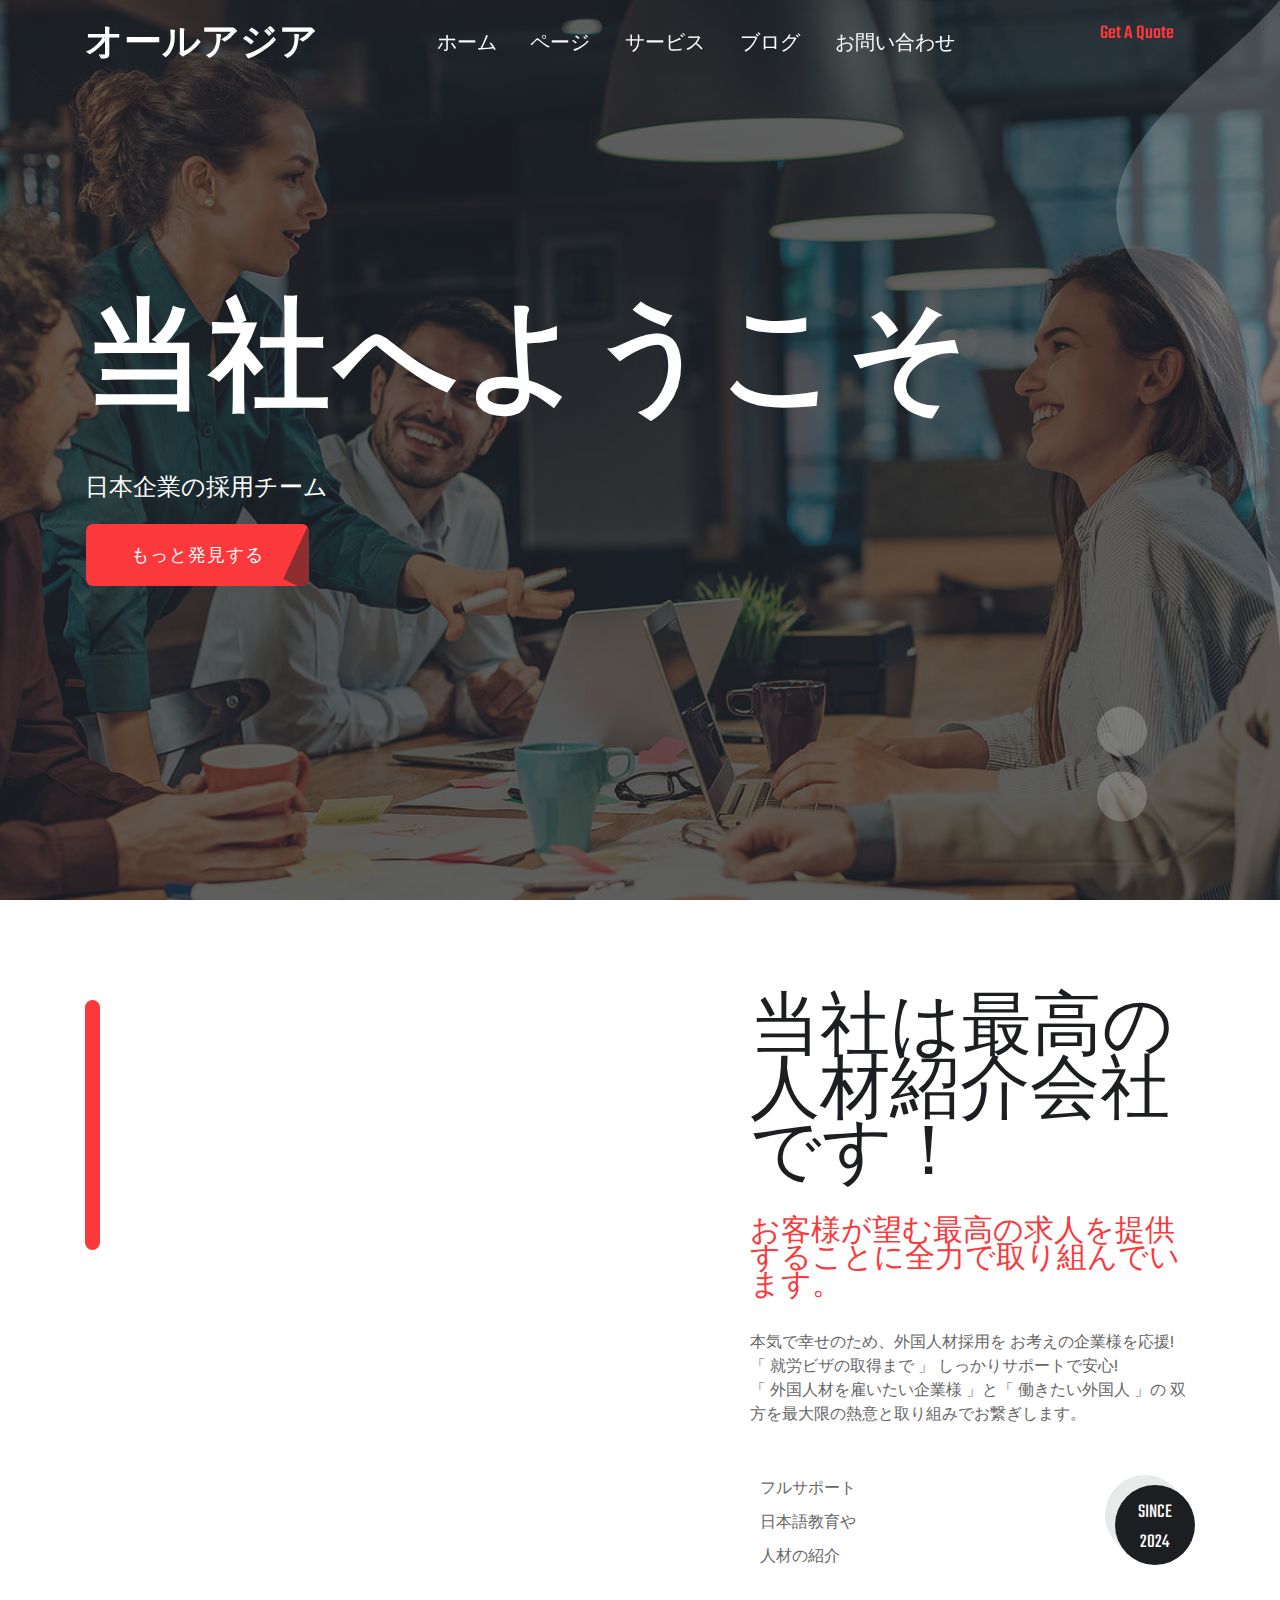
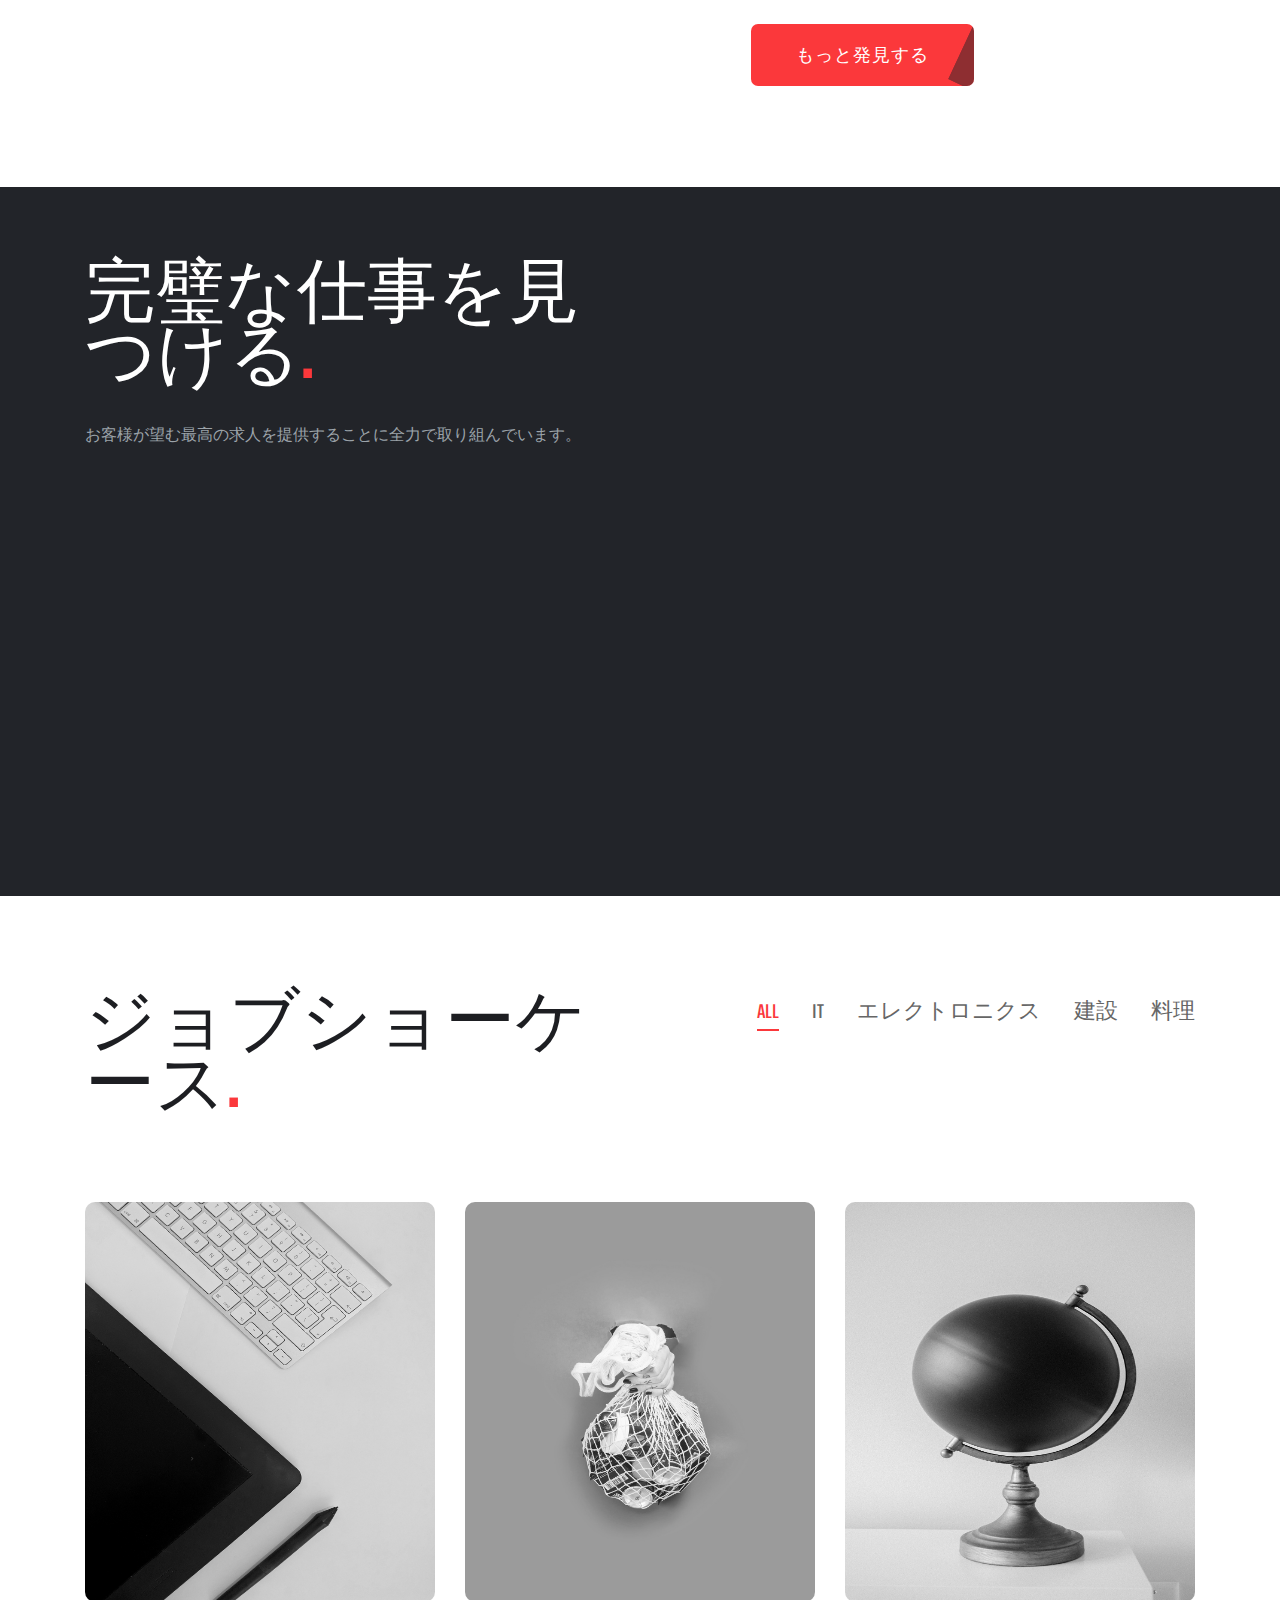
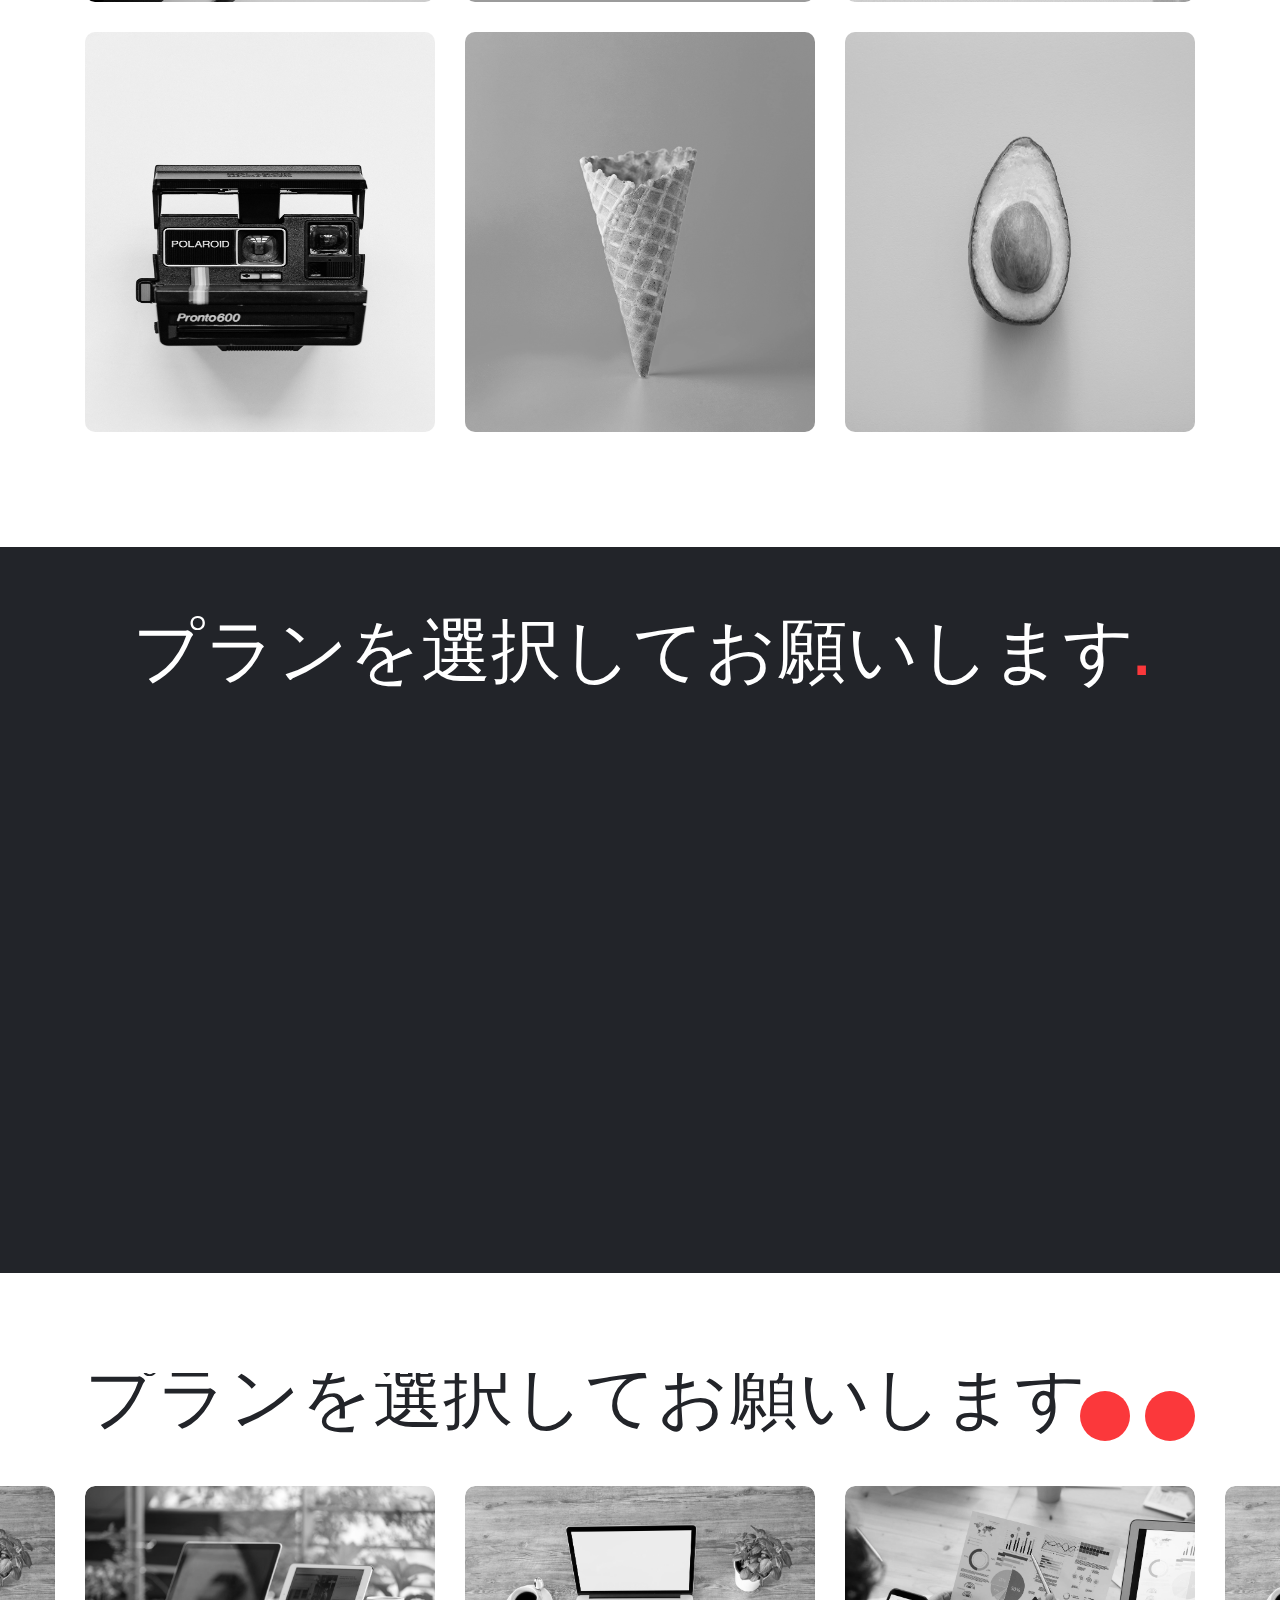
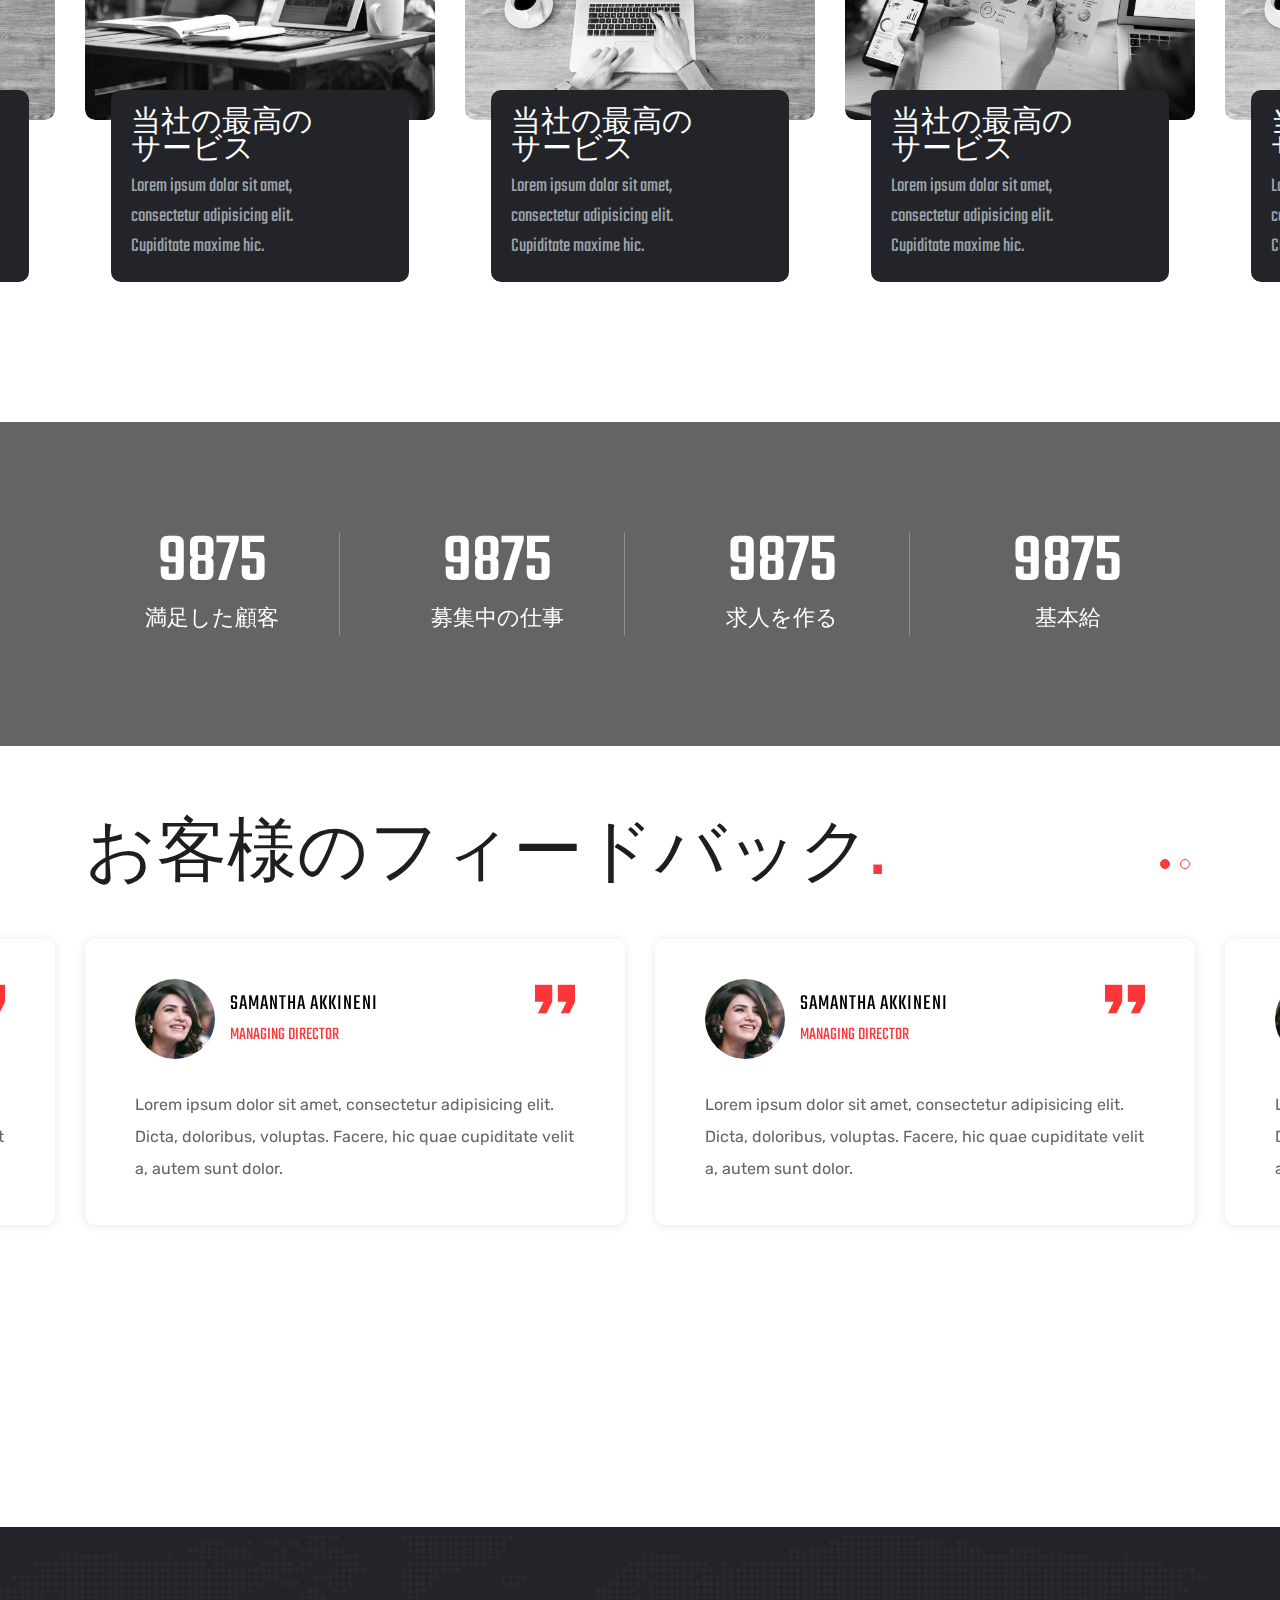
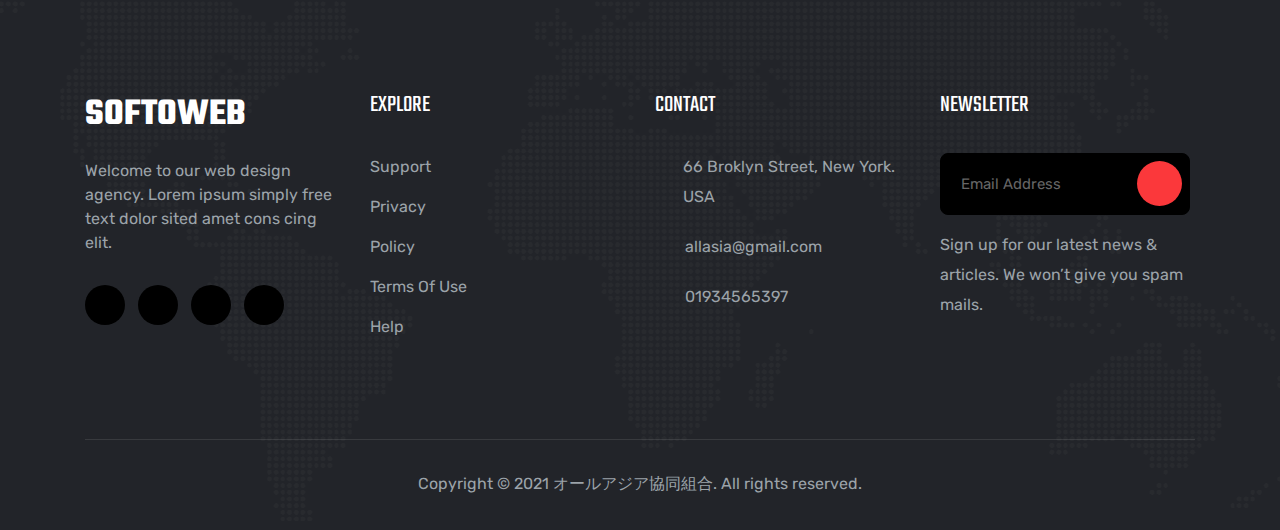
==== index.html @ c3abe744 "first commit" ====
<!DOCTYPE html>
<html lang="en">
<head>
   <meta charset="UTF-8">
   <meta name="viewport" content="width=device-width, initial-scale=1.0">
   <meta http-equiv="X-UA-Compatible" content="ie=edge">
   <link rel="shortcut icon" href="img/softoweb.png">
   <!-- GOOGLE FONTS CDN LINK -->
   <link rel="preconnect" href="https://fonts.gstatic.com">
   <link href="https://fonts.googleapis.com/css2?family=Rubik:wght@300;400;500;600;700;800&family=Teko:wght@400;500;600;700&display=swap" rel="stylesheet">
   <!-- CSS LINK -->
   <link rel="stylesheet" href="css/bootstrap.css">
   <!-- AOS ANIAMATION PLUGIN -->
   <link rel="stylesheet" href="css/animate.css">
   <!-- OWL CAROUSEL PLUGIN -->
   <link rel="stylesheet" href="css/owl.carousel.min.css">
   <link rel="stylesheet" href="css/owl.theme.default.min.css">
   <!-- MAGNIFIC POPUP PLUGIN -->
   <link rel="stylesheet" href="css/magnific-popup.css">
   <link rel="stylesheet" href="css/custom.css">
   <title>オールアジア協同組合</title>
</head>
<body>



   <!-- ======================================== NAVIGRATION ======================================== -->
   <nav id="navigration" class="navbar fixed-top p-0">
      <div class="container">
         <!-- <a class="logo" href="#"><img src="img/logo.png" alt=""></a> -->
         <a class="logo" href="#">オールアジア</a>
         <div class="sidenav">
            <div class="header">
               <a class="logo d-lg-none" href="#">オールアジア協同組合</a>
               <a href="#" class="d-lg-none" id="showsidenav"><img src="img/icon/letter-x.png" alt=""> </a>
            </div>
            <ul class="mb-0">
               <li class="nav-item"><a class="nav-link" href="index.html">ホーム</a></li>
               <li class="nav-item dropdown">
                  <a class="nav-link" data-toggle="collapse" href="#menu1">ページ <i class="fal fa-angle-down"></i></a>
                  <div id="menu1" class="dropdown-menus collapse">
                     <a class="dropdown-item" href="about.html"><span>オールアジアについて</span></a>
                     <a class="dropdown-item" href="#"><span>Faq</span></a>
                     <a class="dropdown-item" href="#"><span>Pricing</span></a>
                     <a class="dropdown-item" href="#"><span>チーム</span></a>
                     <a class="dropdown-item" href="#"><span>Coming Soon</span></a>
                     <a class="dropdown-item" href="#"><span>Error 404</span></a>
                     <a class="dropdown-item" href="#"><span>Site Down</span></a>
                  </div>
               </li>
               <li class="nav-item dropdown">
                  <a class="nav-link" data-toggle="collapse" href="#menu2">サービス <i class="fal fa-angle-down"></i></a>
                  <div id="menu2" class="dropdown-menus collapse">
                     <a class="dropdown-item" href="#"><span>サービス</span></a>
                     <a class="dropdown-item" href="#"><span>サービス詳細</span></a>
                  </div>
               </li>
               <li class="nav-item dropdown">
                  <a class="nav-link" data-toggle="collapse" href="#menu3">ブログ <i class="fal fa-angle-down"></i></a>
                  <div id="menu3" class="dropdown-menus collapse">
                     <a class="dropdown-item" href="#"><span>ブログ</span></a>
                     <div class="dropdown-2">
                        <a class="dropdown-item" data-toggle="collapse" href="#menu4"><span>ブログの詳細</span> <i class="fal fa-angle-right"></i></a>
                        <div id="menu4" class="dropdown-menus-2 collapse">
                           <a class="dropdown-item" href="#"><span>ブログの詳細 1</span></a>
                           <a class="dropdown-item" href="#"><span>ブログの詳細 2</span></a>
                           <a class="dropdown-item" href="#"><span>ブログの詳細 3</span></a>
                        </div>
                     </div>
                  </div>
               </li>
               <li class="nav-item"><a class="nav-link" href="contact.html">お問い合わせ</a></li>
            </ul>
         </div>
         <button class="btn font-btn get-quote d-none d-md-block"><i class="fal fa-chevron-right"></i> <span>Get A Quote</span></button>
         <div id="hamburger" class="d-lg-none">
            <img src="img/icon/menu.png" class="img01" alt="">
         </div>
      </div>
   </nav>



   <!-- ======================================== HOME SECTION ======================================== -->
   <section id="homeSection">
      <div class="owl-carousel">
         <div class="slider-box slider-box1">
            <div class="overlay">
               <div class="container">
                  <div class="row">
                     <div class="col">
                        <div class="txt-box">
                           <div class="txt-area">
                              <h1>当社へようこそ</h1>
                              <p>日本企業の採用チーム</p>
                              <a href="#" class="btn layer-btn">もっと発見する</a>
                           </div>
                        </div>
                     </div>
                  </div>
               </div>
            </div>
         </div>
         <div class="slider-box slider-box2">
            <div class="overlay">
               <div class="container">
                  <div class="row">
                     <div class="col">
                        <div class="txt-box" data-aos="fade-up" data-aos-anchor-placement="center-bottom">
                           <div class="txt-area">
                              <p>私たちは人々を繋ぎます</p>
                              <p>明るい未来を創るお手伝いをさせていただきます</p>
                              <a href="#" class="btn layer-btn">もっと発見する</a>
                           </div>
                        </div>
                     </div>
                  </div>
               </div>
            </div>
         </div>
      </div>
   </section>



   <!-- ======================================== FEATURE SECTION ======================================== -->
   <section id="featureSection">
      <div class="container">
         <div class="row">
            <div class="col-lg-7">
               <div class="img-box">
                  <img src="img/featured-image-1.jpg" class="img01 wow slideInLeft" data-wow-duration="1.5s" alt="">
                  <img src="img/featured-image-2.jpg" class="img02 wow slideInLeft" data-wow-duration="2s" alt="">
               </div>
            </div>
            <div class="col-lg-5">
               <div class="txt-box">
                  <div class="sec-header">
                     <h2>当社は最高の人材紹介会社です！</h2>
                     <h4>お客様が望む最高の求人を提供することに全力で取り組んでいます。</h4>
                     <p>本気で幸せのため、外国人材採用を お考えの企業様を応援!<br>
                        「 就労ビザの取得まで 」 しっかりサポートで安心!<br>
                        「 外国人材を雇いたい企業様 」と「 働きたい外国人 」の
                        双方を最大限の熱意と取り組みでお繋ぎします。</p>
                  </div>
                  <div class="part2">
                     <ul>
                        <li><i class="fal fa-check"></i> フルサポート</li>
                        <li><i class="fal fa-check"></i> 日本語教育や</li>
                        <li><i class="fal fa-check"></i> 人材の紹介</li>
                     </ul>
                     <div class="since">
                        <span>SINCE <br>2024</span>
                     </div>
                  </div>
                  <a href="#" class="btn layer-btn">もっと発見する</a>
               </div>
            </div>
         </div>
      </div>
   </section>



   <!-- ======================================== SERVICE SECTION ======================================== -->
   <section id="serviceSection">
      <div class="container">
         <div class="row">
            <div class="col-lg-6 mb-5 mb-lg-0">
               <div class="sec-header">
                  <h2>完璧な仕事を見つける<span>.</span></h2>
                  <p>お客様が望む最高の求人を提供することに全力で取り組んでいます。</p>
               </div>
            </div>
            <div class="col-lg-3 col-md-6">
               <div class="service-box wow slideInRight" data-wow-duration="1.5s">
                  <div class="txt-area">
                     <h3>01</h3>
                     <h4>出入国 <br><br>サポート</h4>
                  </div>
                  <div class="img-box">
                     <img src="img/icon/uiux.png" alt="" class="img01">
                     <img src="img/icon/uiux02.png" alt="" class="img02">
                  </div>
               </div>
            </div>
            <div class="col-lg-3 col-md-6">
               <div class="service-box wow slideInRight" data-wow-duration="1.5s">
                  <div class="txt-area">
                     <h3>02</h3>
                     <h4>住宅 <br><br>確保</h4>
                  </div>
                  <div class="img-box">
                     <img src="img/icon/app-development.png" alt="" class="img01">
                     <img src="img/icon/app-development02.png" alt="" class="img02">
                  </div>
               </div>
            </div>
            <div class="col-lg-3 col-md-6">
               <div class="service-box wow slideInRight" data-wow-duration="1.5s">
                  <div class="txt-area">
                     <h3>03</h3>
                     <h4>日本語学習<br><br>支援</h4>
                  </div>
                  <div class="img-box">
                     <img src="img/icon/content-writing.png" alt="" class="img01">
                     <img src="img/icon/content-writing02.png" alt="" class="img02">
                  </div>
               </div>
            </div>
            <div class="col-lg-3 col-md-6">
               <div class="service-box wow slideInRight" data-wow-duration="1.5s">
                  <div class="txt-area">
                     <h3>04</h3>
                     <h4>行政手続き <br><br>支援</h4>
                  </div>
                  <div class="img-box">
                     <img src="img/icon/digital-marketing.png" alt="" class="img01">
                     <img src="img/icon/digital-marketing02.png" alt="" class="img02">
                  </div>
               </div>
            </div>
            <div class="col-lg-3 col-md-6">
               <div class="service-box wow slideInRight" data-wow-duration="1.5s">
                  <div class="txt-area">
                     <h3>05</h3>
                     <h4>職業生活上 <br><br>支援</h4>
                  </div>
                  <div class="img-box">
                     <img src="img/icon/graphic-design.png" alt="" class="img01">
                     <img src="img/icon/graphic-design02.png" alt="" class="img02">
                  </div>
               </div>
            </div>
            <div class="col-lg-3 col-md-6">
               <div class="service-box wow slideInRight" data-wow-duration="1.5s">
                  <div class="txt-area">
                     <h3>06</h3>
                     <h4>日常生活上<br><br> 支援</h4>
                  </div>
                  <div class="img-box">
                     <img src="img/icon/web-development.png" alt="" class="img01">
                     <img src="img/icon/web-development02.png" alt="" class="img02">
                  </div>
               </div>
            </div>
         </div>
      </div>
   </section>




   <!-- ======================================== PORTFOLIO SECTION ======================================== -->
   <section id="portfolioSection">
      <div class="container">
         <div class="row">
            <div class="col-lg-6">
               <div class="sec-header">
                  <h2>ジョブショーケース<span>.</span></h2>
               </div>
            </div>
            <div class="col-lg-6">
               <div class="indicator float-lg-right">
                  <span class="mixer active" data-filter="all">ALL</span>
                  <span class="mixer" data-filter=".web">IT</span>
                  <span class="mixer" data-filter=".branding">エレクトロニクス</span>
                  <span class="mixer" data-filter=".graphic">建設</span>
                  <span class="mixer" data-filter=".photography">料理</span>
               </div>
            </div>
         </div>
         <div id="portfolio">
            <div class="row">
               <div class="col-md-6 col-lg-4 mix web">
                  <div class="portfolio-box">
                     <div class="img-box">
                        <a href="#portfolioPreview01" class="popup-with-zoom-anim">
                           <img src="img/portfolio-1.jpg" class="img-fluid" alt="">
                        </a>
                        <div id="portfolioPreview01" class="zoom-anim-dialog mfp-hide portfolio-preview">
                           <div class="row">
                              <div class="col-md-6 mb-5 mb-lg-0">
                                 <div class="img-box">
                                    <img src="img/portfolio-1.jpg" class="img-fluid" alt="">
                                 </div>
                              </div>
                              <div class="col-md-6">
                                 <div class="description">
                                    <h4>CLOTHING WEBSITE</h4>
                                    <p>Lorem ipsum dolor sit amet, consectetur adipisicing elit. Dicta, doloribus, voluptas. Facere, hic quae cupiditate velit a, autem sunt dolor.</p>
                                    <ul>
                                       <li><i class="fal fa-file-alt"></i> Project : <span>Website</span></li>
                                       <li><i class="fad fa-user-tie"></i> Client : <span>KhadiGhar</span></li>
                                       <li><i class="fal fa-code"></i> Langages : <span>HTML, CSS, Javascript</span></li>
                                       <li class="mb-0"><i class="fal fa-external-link"></i> Preview : <a href="#" target="_blank">www.khadighar.com</a></li>
                                    </ul>
                                 </div>
                              </div>
                           </div>
                        </div>
                     </div>
                     <div class="hover-txt">
                        <span class="category">WEB</span>
                        <p>CLOTHING SITE</p>
                     </div>
                  </div>
               </div>
               <div class="col-md-6 col-lg-4 mix branding photography">
                  <div class="portfolio-box">
                     <div class="img-box">
                        <a href="#portfolioPreview02" class="popup-with-zoom-anim">
                           <img src="img/portfolio-2.jpg" class="img-fluid" alt="">
                        </a>
                        <div id="portfolioPreview02" class="zoom-anim-dialog mfp-hide portfolio-preview">
                           <div class="row">
                              <div class="col-md-6 mb-5 mb-lg-0">
                                 <div class="img-box">
                                    <img src="img/portfolio-2.jpg" class="img-fluid" alt="">
                                 </div>
                              </div>
                              <div class="col-md-6">
                                 <div class="description">
                                    <h4>CLOTHING WEBSITE</h4>
                                    <p>Lorem ipsum dolor sit amet, consectetur adipisicing elit. Dicta, doloribus, voluptas. Facere, hic quae cupiditate velit a, autem sunt dolor.</p>
                                    <ul>
                                       <li><i class="fal fa-file-alt"></i> Project : <span>Website</span></li>
                                       <li><i class="fad fa-user-tie"></i> Client : <span>KhadiGhar</span></li>
                                       <li><i class="fal fa-code"></i> Langages : <span>HTML, CSS, Javascript</span></li>
                                       <li class="mb-0"><i class="fal fa-external-link"></i> Preview : <a href="#" target="_blank">www.khadighar.com</a></li>
                                    </ul>
                                 </div>
                              </div>
                           </div>
                        </div>
                     </div>
                     <div class="hover-txt">
                        <span class="category">WEB</span>
                        <p>CLOTHING SITE</p>
                     </div>
                  </div>
               </div>
               <div class="col-md-6 col-lg-4 mix web graphic">
                  <div class="portfolio-box">
                     <div class="img-box">
                        <a href="#portfolioPreview03" class="popup-with-zoom-anim">
                           <img src="img/portfolio-3.jpg" class="img-fluid" alt="">
                        </a>
                        <div id="portfolioPreview03" class="zoom-anim-dialog mfp-hide portfolio-preview">
                           <div class="row">
                              <div class="col-md-6 mb-5 mb-lg-0">
                                 <div class="img-box">
                                    <img src="img/portfolio-3.jpg" class="img-fluid" alt="">
                                 </div>
                              </div>
                              <div class="col-md-6">
                                 <div class="description">
                                    <h4>CLOTHING WEBSITE</h4>
                                    <p>Lorem ipsum dolor sit amet, consectetur adipisicing elit. Dicta, doloribus, voluptas. Facere, hic quae cupiditate velit a, autem sunt dolor.</p>
                                    <ul>
                                       <li><i class="fal fa-file-alt"></i> Project : <span>Website</span></li>
                                       <li><i class="fad fa-user-tie"></i> Client : <span>KhadiGhar</span></li>
                                       <li><i class="fal fa-code"></i> Langages : <span>HTML, CSS, Javascript</span></li>
                                       <li class="mb-0"><i class="fal fa-external-link"></i> Preview : <a href="#" target="_blank">www.khadighar.com</a></li>
                                    </ul>
                                 </div>
                              </div>
                           </div>
                        </div>
                     </div>
                     <div class="hover-txt">
                        <span class="category">WEB</span>
                        <p>CLOTHING SITE</p>
                     </div>
                  </div>
               </div>
               <div class="col-md-6 col-lg-4 mix photography graphic">
                  <div class="portfolio-box">
                     <div class="img-box">
                        <a href="#portfolioPreview04" class="popup-with-zoom-anim">
                           <img src="img/portfolio-4.jpg" class="img-fluid" alt="">
                        </a>
                        <div id="portfolioPreview04" class="zoom-anim-dialog mfp-hide portfolio-preview">
                           <div class="row">
                              <div class="col-md-6 mb-5 mb-lg-0">
                                 <div class="img-box">
                                    <img src="img/portfolio-4.jpg" class="img-fluid" alt="">
                                 </div>
                              </div>
                              <div class="col-md-6">
                                 <div class="description">
                                    <h4>CLOTHING WEBSITE</h4>
                                    <p>Lorem ipsum dolor sit amet, consectetur adipisicing elit. Dicta, doloribus, voluptas. Facere, hic quae cupiditate velit a, autem sunt dolor.</p>
                                    <ul>
                                       <li><i class="fal fa-file-alt"></i> Project : <span>Website</span></li>
                                       <li><i class="fad fa-user-tie"></i> Client : <span>KhadiGhar</span></li>
                                       <li><i class="fal fa-code"></i> Langages : <span>HTML, CSS, Javascript</span></li>
                                       <li class="mb-0"><i class="fal fa-external-link"></i> Preview : <a href="#" target="_blank">www.khadighar.com</a></li>
                                    </ul>
                                 </div>
                              </div>
                           </div>
                        </div>
                     </div>
                     <div class="hover-txt">
                        <span class="category">WEB</span>
                        <p>CLOTHING SITE</p>
                     </div>
                  </div>
               </div>
               <div class="col-md-6 col-lg-4 mix branding graphic web">
                  <div class="portfolio-box">
                     <div class="img-box">
                        <a href="#portfolioPreview05" class="popup-with-zoom-anim">
                           <img src="img/portfolio-5.jpg" class="img-fluid" alt="">
                        </a>
                        <div id="portfolioPreview05" class="zoom-anim-dialog mfp-hide portfolio-preview">
                           <div class="row">
                              <div class="col-md-6 mb-5 mb-lg-0">
                                 <div class="img-box">
                                    <img src="img/portfolio-5.jpg" class="img-fluid" alt="">
                                 </div>
                              </div>
                              <div class="col-md-6">
                                 <div class="description">
                                    <h4>CLOTHING WEBSITE</h4>
                                    <p>Lorem ipsum dolor sit amet, consectetur adipisicing elit. Dicta, doloribus, voluptas. Facere, hic quae cupiditate velit a, autem sunt dolor.</p>
                                    <ul>
                                       <li><i class="fal fa-file-alt"></i> Project : <span>Website</span></li>
                                       <li><i class="fad fa-user-tie"></i> Client : <span>KhadiGhar</span></li>
                                       <li><i class="fal fa-code"></i> Langages : <span>HTML, CSS, Javascript</span></li>
                                       <li class="mb-0"><i class="fal fa-external-link"></i> Preview : <a href="#" target="_blank">www.khadighar.com</a></li>
                                    </ul>
                                 </div>
                              </div>
                           </div>
                        </div>
                     </div>
                     <div class="hover-txt">
                        <span class="category">WEB</span>
                        <p>CLOTHING SITE</p>
                     </div>
                  </div>
               </div>
               <div class="col-md-6 col-lg-4 mix web photography">
                  <div class="portfolio-box">
                     <div class="img-box">
                        <a href="#portfolioPreview06" class="popup-with-zoom-anim">
                           <img src="img/portfolio-6.jpg" class="img-fluid" alt="">
                        </a>
                        <div id="portfolioPreview06" class="zoom-anim-dialog mfp-hide portfolio-preview">
                           <div class="row">
                              <div class="col-md-6 mb-5 mb-lg-0">
                                 <div class="img-box">
                                    <img src="img/portfolio-6.jpg" class="img-fluid" alt="">
                                 </div>
                              </div>
                              <div class="col-md-6">
                                 <div class="description">
                                    <h4>CLOTHING WEBSITE</h4>
                                    <p>Lorem ipsum dolor sit amet, consectetur adipisicing elit. Dicta, doloribus, voluptas. Facere, hic quae cupiditate velit a, autem sunt dolor.</p>
                                    <ul>
                                       <li><i class="fal fa-file-alt"></i> Project : <span>Website</span></li>
                                       <li><i class="fad fa-user-tie"></i> Client : <span>KhadiGhar</span></li>
                                       <li><i class="fal fa-code"></i> Langages : <span>HTML, CSS, Javascript</span></li>
                                       <li class="mb-0"><i class="fal fa-external-link"></i> Preview : <a href="#" target="_blank">www.khadighar.com</a></li>
                                    </ul>
                                 </div>
                              </div>
                           </div>
                        </div>
                     </div>
                     <div class="hover-txt">
                        <span class="category">WEB</span>
                        <p>CLOTHING SITE</p>
                     </div>
                  </div>
               </div>
            </div>
         </div>
      </div>
   </section>


   <!-- ======================================== PRICING SECTION ======================================== -->
   <section id="pricingSection">
      <div class="container">
         <div class="row">
            <div class="col">
               <div class="sec-header text-center">
                  <h2>プランを選択してお願いします<span>.</span></h2>
               </div>
            </div>
         </div>
         <div class="row">
            <div class="col-md-4">
               <div class="pricing-box wow bounceInLeft" data-wow-duration="2s">
                  <h4>プランA</h4>
                  <h3>$49</h3>
                  <ul>
                     <li>日本語学習の支援</li>
                     <li>職業生活上の支援</li>
                     <li>日常生活上の支援</li>
                  </ul>
                  <a href="#" class="btn font-btn"><i class="fal fa-chevron-right" aria-hidden="true"></i> <span>もっと発見する</span></a>
               </div>
            </div>
            <div class="col-md-4">
               <div class="pricing-box wow bounceInLeft" data-wow-duration="2s">
                  <h4>プランB</h4>
                  <h3>$149</h3>
                  <ul>
                     <li>日本語学習の支援</li>
                     <li>職業生活上の支援</li>
                     <li>日常生活上の支援</li>
                     <li>行政手続きの支援</li>
                     <li>住宅の確保</li>
                     <li>出入国のサポート</li>
                  </ul>
                  <a href="#" class="btn font-btn"><i class="fal fa-chevron-right" aria-hidden="true"></i> <span>もっと発見する</span></a>
               </div>
            </div>
            <div class="col-md-4">
               <div class="pricing-box wow bounceInLeft" data-wow-duration="2s">
                  <h4>プランC</h4>
                  <h3>$99</h3>
                  <ul>
                     <li>日本語学習の支援</li>
                     <li>職業生活上の支援</li>
                     <li>日常生活上の支援</li>
                     <li>行政手続きの支援</li>
                     <li>住宅の確保</li>
                  </ul>
                  <a href="#" class="btn font-btn"><i class="fal fa-chevron-right" aria-hidden="true"></i> <span>もっと発見する</span></a>
               </div>
            </div>
         </div>
      </div>
   </section>



   <section id="specialFeature">
      <div class="container">
         <div class="row">
            <div class="col">
               <div class="sec-header">
                  <h2>プランを選択してお願いします<span>.</span></h2>
               </div>
            </div>
         </div>
         <div class="row">
            <div class="col">
               <div class="owl-carousel">
                  <div class="service-box">
                     <div class="img-box">
                        <img src="img/service01.jpg" alt="">
                     </div>
                     <div class="txt-box">
                        <h4>当社の最高のサービス</h4>
                        <p>Lorem ipsum dolor sit amet, consectetur adipisicing elit. Cupiditate maxime hic.</p>
                        <a href="service.html" class="btn font-btn"><i class="fal fa-chevron-right" aria-hidden="true"></i></a>
                     </div>
                  </div>
                  <div class="service-box">
                     <div class="img-box">
                        <img src="img/service02.jpg" alt="">
                     </div>
                     <div class="txt-box">
                        <h4>当社の最高のサービス</h4>
                        <p>Lorem ipsum dolor sit amet, consectetur adipisicing elit. Cupiditate maxime hic.</p>
                        <a href="service.html" class="btn font-btn"><i class="fal fa-chevron-right" aria-hidden="true"></i></a>
                     </div>
                  </div>
                  <div class="service-box">
                     <div class="img-box">
                        <img src="img/service03.jpg" alt="">
                     </div>
                     <div class="txt-box">
                        <h4>当社の最高のサービス</h4>
                        <p>Lorem ipsum dolor sit amet, consectetur adipisicing elit. Cupiditate maxime hic.</p>
                        <a href="service.html" class="btn font-btn"><i class="fal fa-chevron-right" aria-hidden="true"></i></a>
                     </div>
                  </div>
                  <div class="service-box">
                     <div class="img-box">
                        <img src="img/service02.jpg" alt="">
                     </div>
                     <div class="txt-box">
                        <h4>当社の最高のサービス</h4>
                        <p>Lorem ipsum dolor sit amet, consectetur adipisicing elit. Cupiditate maxime hic.</p>
                        <a href="service.html" class="btn font-btn"><i class="fal fa-chevron-right" aria-hidden="true"></i></a>
                     </div>
                  </div>
               </div>
            </div>
         </div>
      </div>
   </section>







   <!-- ======================================== WORK SECTION ======================================== -->
   <section id="workSection" class="text-center">
      <div class="overlay">
         <div class="container">
            <div class="row">
               <div class="col-lg-3 col-md-6">
                  <div class="work-box">
                     <div class="txt-box">
                        <h2><span class="counter">9875</span></h2>
                        <p>満足した顧客</p>
                     </div>
                  </div>
               </div>
               <div class="col-lg-3 col-md-6">
                  <div class="work-box box-2">
                     <div class="txt-box">
                        <h2><span class="counter">9875</span></h2>
                        <p>募集中の仕事</p>
                     </div>
                  </div>
               </div>
               <div class="col-lg-3 col-md-6 mt-4 pt-1 mt-md-0 pt-md-0">
                  <div class="work-box box-3">
                     <div class="txt-box">
                        <h2><span class="counter">9875</span></h2>
                        <p>求人を作る</p>
                     </div>
                  </div>
               </div>
               <div class="col-lg-3 col-md-6">
                  <div class="work-box box-4">
                     <div class="txt-box">
                        <h2><span class="counter">9875</span></h2>
                        <p>基本給</p>
                     </div>
                  </div>
               </div>
            </div>
         </div>
      </div>
   </section>




   <!-- ======================================== TESTIMONIAL SECTION ======================================== -->
   <section id="testimonialSection">
      <div class="container">
         <div class="row">
            <div class="col">
               <div class="sec-header">
                  <h2>お客様のフィードバック<span>.</span></h2>
               </div>
            </div>
         </div>
         <div class="row">
            <div class="col">
               <div class="owl-carousel">
                  <div class="testimonial-box">
                     <div class="top-part">
                        <div class="client">
                           <img src="img/samantha.jpg" alt="">
                        </div>
                        <div class="txt">
                           <p>SAMANTHA AKKINENI</p>
                           <span>MANAGING DIRECTOR</span>
                        </div>
                        <div class="quote">
                           <img src="img/icon/quote.png" class="img01" alt="">
                           <img src="img/icon/quote02.png" class="img02" alt="">
                        </div>
                     </div>
                     <p class="feedback">Lorem ipsum dolor sit amet, consectetur adipisicing elit. Dicta, doloribus, voluptas. Facere, hic quae cupiditate velit a, autem sunt dolor.</p>
                  </div>
                  <div class="testimonial-box">
                     <div class="top-part">
                        <div class="client">
                           <img src="img/samantha.jpg" alt="">
                        </div>
                        <div class="txt">
                           <p>SAMANTHA AKKINENI</p>
                           <span>MANAGING DIRECTOR</span>
                        </div>
                        <div class="quote">
                           <img src="img/icon/quote.png" class="img01" alt="">
                           <img src="img/icon/quote02.png" class="img02" alt="">
                        </div>
                     </div>
                     <p class="feedback">Lorem ipsum dolor sit amet, consectetur adipisicing elit. Dicta, doloribus, voluptas. Facere, hic quae cupiditate velit a, autem sunt dolor.</p>
                  </div>
                  <div class="testimonial-box">
                     <div class="top-part">
                        <div class="client">
                           <img src="img/samantha.jpg" alt="">
                        </div>
                        <div class="txt">
                           <p>SAMANTHA AKKINENI</p>
                           <span>MANAGING DIRECTOR</span>
                        </div>
                        <div class="quote">
                           <img src="img/icon/quote.png" class="img01" alt="">
                           <img src="img/icon/quote02.png" class="img02" alt="">
                        </div>
                     </div>
                     <p class="feedback">Lorem ipsum dolor sit amet, consectetur adipisicing elit. Dicta, doloribus, voluptas. Facere, hic quae cupiditate velit a, autem sunt dolor.</p>
                  </div>
               </div>
            </div>
         </div>
      </div>
   </section>



   <!-- ======================================== CONTACT AREA 2 ======================================== -->
   <section id="contactArea">
      <div class="container">
         <div class="contact-box wow fadeInRightBi" data-wow-duration="1.5s">
            <div class="row">
               <div class="col-lg-9 mb-3 mb-lg-0">
                  <div class="sec-header">
                     <h2>明るい未来を手に入れましょう<span>.</span></h2>
                  </div>
               </div>
               <div class="col-lg-3">
                  <a href="contact.html" class="btn layer-btn">お問い合わせ</a>
               </div>
            </div>
         </div>
      </div>
   </section>





   <!-- ======================================== FOOTER SECTION ======================================== -->
   <section id="footerSection">
      <div class="container">
         <div class="row">
            <div class="col-lg-3 col-md-6 mb-5 mb-lg-0">
               <div class="footer-box">
                  <a href="#" class="logo">SOFTOWEB</a>
                  <p class="about">Welcome to our web design agency. Lorem ipsum simply free text dolor sited amet cons cing elit.</p>
                  <div class="social-links">
                     <a href="#"><i class="fab fa-facebook"></i></a>
                     <a href="#"><i class="fab fa-twitter"></i></a>
                     <a href="#"><i class="fab fa-instagram"></i></a>
                     <a href="#" class="mr-0"><i class="fab fa-github"></i></a>
                  </div>
               </div>
            </div>
            <div class="col-lg-3 col-md-6 mb-5 mb-lg-0">
               <div class="footer-box box2">
                  <p class="title">EXPLORE</p>
                  <ul>
                     <li><a href="#">Support</a></li>
                     <li><a href="#">Privacy</a></li>
                     <li><a href="#">Policy</a></li>
                     <li><a href="#">Terms Of Use</a></li>
                     <li class="mb-0"><a href="#">Help</a></li>
                  </ul>
               </div>
            </div>
            <div class="col-lg-3 col-md-6 mb-5 mb-md-0">
               <div class="footer-box box3">
                  <p class="title">CONTACT</p>
                  <div class="icon-box">
                     <div class="icon">
                        <i class="fal fa-map-marker-alt"></i>
                     </div>
                     <div class="txt">
                        <span>66 Broklyn Street, New York. USA</span>
                     </div>
                  </div>
                  <div class="icon-box">
                     <div class="icon">
                        <i class="fal fa-envelope"></i>
                     </div>
                     <div class="txt">
                        <span>allasia@gmail.com</span>
                     </div>
                  </div>
                  <div class="icon-box mb-0">
                     <div class="icon">
                        <i class="fal fa-phone-alt"></i>
                     </div>
                     <div class="txt">
                        <span>01934565397</span>
                     </div>
                  </div>
               </div>
            </div>
            <div class="col-lg-3 col-md-6">
               <div class="footer-box box4">
                  <p class="title">NEWSLETTER</p>
                  <form>
                     <div class="form-group">
                        <input type="email" class="form-control" placeholder="Email Address">
                     </div>
                     <button type="submit" class="btn" name="button"><i class="fal fa-envelope"></i></button>
                  </form>
                  <span>Sign up for our latest news & articles. We won’t give you spam mails.</span>
               </div>
            </div>
         </div>
         <div class="copy-right">
            <div class="row">
               <div class="col">
                  <span>Copyright © 2021 オールアジア協同組合. All rights reserved.</span>
               </div>
            </div>
         </div>
      </div>
   </section>


   <!-- ======================================== SCROLL TO TOP ICON ======================================== -->
   <a href="#" class="scroll-up">
      <i class="fal fa-chevron-up"></i>
   </a>


   <script src="js/jquery.min.js"></script>
   <script src="js/bootstrap.min.js"></script>
   <script src="js/popper.min.js"></script>
   <script src="js/font-awesome-pro.js"></script>
   <!-- SCROLL ANIAMATION Plugin -->
   <script src="js/wow.min.js"></script>
   <!-- MIXIT UP Plugin -->
   <script src="js/mixitup.min.js"></script>
   <!-- MAGNIFIC POPUP Plugin -->
   <script src="js/jquery.magnific-popup.min.js"></script>
   <!-- CounterUp Plugin -->
   <script src="js/jquery.counterup.min.js"></script>
   <script src="js/jquery.waypoints.min.js"></script>
   <!-- OWL CAROUSEL Plugin -->
   <script src="js/owl.carousel.min.js"></script>
   <script src="js/custom.js"></script>
   <script>





   </script>
</body>
</html>
---- css/custom.css ----
@import url('https://fonts.googleapis.com/css?family=Poppins:400,500,600,700&display=swap');
@import url('https://fonts.googleapis.com/css2?family=Ubuntu:wght@300&display=swap');
* {
  margin: 0;
  padding: 0;
  box-sizing: border-box; }

body {
  font-family: 'Rubik', sans-serif;
  font-family: 'Teko', sans-serif;
  color: #505489;
  font-size: 20px; }

h1, h2, h3, h4, h5 {
  font-weight: 700;
  color: #1f2471;
  line-height: .9; }

h1 {
  font-size: 120px; }

h2 {
  font-size: 70px;
  font-weight: 500; }

h3 {
  font-size: 45px;
  font-weight: 400; }

h4 {
  font-size: 30px;
  font-weight: 400; }

h5 {
  font-size: 25px;
  font-weight: 600; }

i {
  font-size: 16px;
  color: #999;
  transition: .4s; }

.font-btn {
  transition: .4s; }
  .font-btn span {
    font-weight: 500;
    color: #fb383b;
    font-size: 20px;
    position: relative;
    top: -16px; }
  .font-btn .fal {
    background: #fb383b;
    position: relative;
    overflow: hidden;
    font-weight: 500;
    color: #fff;
    height: 45px;
    width: 45px;
    border-radius: 50%;
    padding-top: 16px;
    font-size: 16px;
    margin-right: 5px; }
  .font-btn .fal:before {
    content: "\f054";
    font-family: "Font Awesome 5 Pro";
    font-size: 16px;
    position: absolute;
    left: -100%;
    transition: .4s; }
  .font-btn .fal:after {
    content: "\f054";
    font-family: "Font Awesome 5 Pro";
    font-size: 16px;
    position: absolute;
    left: 43%;
    transition: .4s; }

.font-btn:hover .fal:before {
  left: 43%; }

.font-btn:hover .fal:after {
  left: 157%; }

.layer-btn {
  position: relative;
  overflow: hidden;
  color: #fff;
  font-size: 18px;
  letter-spacing: 1px;
  border-radius: 8px;
  padding: 20px 45px 15px 45px;
  transition: .4s;
  z-index: 1; }

.layer-btn:hover {
  color: #fff; }

.layer-btn::after {
  content: "";
  position: absolute;
  top: 0px;
  left: 0px;
  width: 100%;
  height: 99.9%;
  background: #fb383b;
  z-index: -2; }

.layer-btn::before {
  content: "";
  position: absolute;
  top: -5px;
  left: 0px;
  background: #222429;
  opacity: .5;
  border: 1px solid #222429;
  width: 105%;
  height: 185%;
  transform: translateX(90%) rotate(25deg);
  transition: .4s; }

.layer-btn:hover:before {
  transform: translateX(0%);
  z-index: -1;
  opacity: 1; }

::-webkit-input-placeholder {
  font-size: 15px !important;
  color: #666 !important; }

.btn:focus {
  box-shadow: 0 0 0 0rem rgba(0, 123, 255, 0.25); }

.form-control {
  font-size: 13px;
  border: 1px solid #e3e3e3; }

.custom-select:focus,
.form-control:focus {
  box-shadow: none;
  border: 1px solid #fb383b; }

#navigration .logo {
  font-size: 38px;
  font-weight: bold;
  color: #fff;
  text-decoration: none; }

#navigration .header {
  position: relative; }
  #navigration .header #showsidenav {
    position: absolute;
    top: 15px;
    right: 15px; }
    #navigration .header #showsidenav img {
      width: 15px; }

#navigration .nav-item {
  list-style: none;
  display: inline-block; }
  #navigration .nav-item .nav-link {
    color: #fff;
    position: relative;
    font-weight: 500;
    font-size: 20px;
    line-height: 1;
    padding: 35px 15px;
    transition: .4s; }
    #navigration .nav-item .nav-link .fa-angle-down {
      color: #fff;
      margin-left: 2px;
      font-size: 13px;
      font-weight: 500; }

#navigration .nav-item:hover .nav-link {
  color: #fb383b; }

#navigration .nav-item:hover .fa-angle-down {
  color: #fb383b; }

#navigration .dropdown {
  cursor: pointer; }
  #navigration .dropdown .dropdown-menus {
    background: #fff;
    border-radius: 5px;
    border: 1px solid #000;
    position: absolute;
    margin-top: 0;
    padding: 5px 0px;
    min-width: 220px;
    border: none;
    border-radius: 8px;
    box-shadow: 0px 1px 40px 0px #0000001a;
    transition: .4s; }
    #navigration .dropdown .dropdown-menus .dropdown-item {
      padding: 8px 25px;
      color: #222429;
      font-weight: 500;
      background: none;
      position: relative;
      transition: .4s; }
      #navigration .dropdown .dropdown-menus .dropdown-item span {
        transition: .4s;
        font-size: 20px; }
      #navigration .dropdown .dropdown-menus .dropdown-item .fa-angle-right {
        float: right;
        position: relative;
        top: 8px;
        color: #222429;
        font-size: 13px;
        font-weight: 500; }
    #navigration .dropdown .dropdown-menus .dropdown-item:before {
      content: "";
      background: #fb383b;
      height: 1px;
      width: 0px;
      position: absolute;
      top: 20px;
      left: 25px;
      transition: .4s; }
    #navigration .dropdown .dropdown-menus .dropdown-item:hover:before {
      width: 10px; }
    #navigration .dropdown .dropdown-menus .dropdown-item:hover {
      background: #f5f5f5; }
      #navigration .dropdown .dropdown-menus .dropdown-item:hover span {
        margin-left: 15px;
        color: #fb383b; }

#navigration .collapse:not(.show) {
  display: block;
  opacity: 0;
  visibility: hidden;
  transition: .2s;
  z-index: -1; }

#navigration .dropdown:hover > .dropdown-menus {
  opacity: 1;
  visibility: visible;
  z-index: 1; }

#navigration .dropdown-2 {
  position: relative; }
  #navigration .dropdown-2 .dropdown-menus-2 {
    position: absolute;
    top: 0;
    min-width: 220px;
    right: -220px;
    background: #fff;
    border-radius: 8px;
    padding: 5px 0px;
    box-shadow: 0px 1px 40px 0px #0000001a;
    transition: .2s;
    display: block; }

#navigration .dropdown-2:hover > .dropdown-menus-2 {
  opacity: 1;
  visibility: visible;
  z-index: 1; }

#navigration .dropdown-2:hover > .dropdown-item {
  background: #f5f5f5; }
  #navigration .dropdown-2:hover > .dropdown-item .fal {
    color: #fb383b; }
  #navigration .dropdown-2:hover > .dropdown-item span {
    margin-left: 15px;
    color: #fb383b; }

#navigration .dropdown-2:hover > .dropdown-item:before {
  width: 10px; }

#navigration #hamburger {
  cursor: pointer;
  position: relative; }
  #navigration #hamburger img {
    transition: .4s; }
  #navigration #hamburger .img02 {
    position: absolute;
    right: 0;
    opacity: 0; }

#navigration #hamburger:hover .img02 {
  opacity: 1; }

#navigration .get-quote {
  padding: 0 20px;
  margin-top: 10px; }

.fixed-top {
  z-index: 5;
  transition: .4s; }

#homeSection {
  position: relative;
  margin-bottom: 100px; }
  #homeSection .slider-box {
    background: url(../img/home-bg.jpg);
    background-size: cover;
    background-position: center top;
    height: 100vh; }
    #homeSection .slider-box .overlay {
      background: rgba(34, 34, 34, 0.7);
      height: 100%; }
    #homeSection .slider-box .txt-box {
      height: 100vh;
      position: relative; }
      #homeSection .slider-box .txt-box .txt-area {
        position: absolute;
        top: 50%;
        transform: translateY(-50%); }
        #homeSection .slider-box .txt-box .txt-area p {
          color: #fff;
          font-size: 24px; }
        #homeSection .slider-box .txt-box .txt-area h1 {
          color: #fff;
          font-weight: 600;
          letter-spacing: 5px;
          line-height: .9;
          margin-bottom: 50px; }
  #homeSection .slider-box:before {
    content: "";
    position: absolute;
    height: 100%;
    width: 100%;
    top: 0;
    right: 0;
    background: url(../img/layer.png);
    background-repeat: no-repeat;
    background-position: right top; }
  #homeSection .slider-box2 {
    background: url(../img/home-bg01.jpg);
    background-size: cover;
    background-position: center center; }
  #homeSection .owl-carousel {
    position: relative;
    z-index: 0; }
  #homeSection .owl-dots {
    display: none; }
  #homeSection .owl-nav {
    display: block;
    position: absolute;
    top: 90%;
    right: 10%;
    transform: translate(-10%, -90%);
    transition: .4s; }
    #homeSection .owl-nav button {
      width: 50px;
      height: 50px;
      display: block;
      background: none;
      background: rgba(255, 255, 255, 0.2);
      border-radius: 100px;
      transition: .4s; }
    #homeSection .owl-nav button:hover {
      background: #fb383b;
      color: #fff; }
    #homeSection .owl-nav .owl-prev {
      margin-bottom: 15px; }
      #homeSection .owl-nav .owl-prev span {
        opacity: 0; }
    #homeSection .owl-nav .owl-next {
      float: right; }
      #homeSection .owl-nav .owl-next span {
        opacity: 0; }
    #homeSection .owl-nav .owl-prev::before,
    #homeSection .owl-nav .owl-next::before {
      font-size: 16px;
      text-align: center;
      color: rgba(255, 255, 255, 0.5);
      content: '\f053';
      font-family: 'Font Awesome 5 pro';
      transition: .4s; }
    #homeSection .owl-nav .owl-next::before {
      content: '\f054';
      padding: 22px; }
    #homeSection .owl-nav .owl-prev:focus {
      outline: 0px dotted; }
    #homeSection .owl-nav .owl-next:focus {
      outline: 0px dotted; }
    #homeSection .owl-nav .owl-prev:hover:before,
    #homeSection .owl-nav .owl-next:hover:before {
      color: #fff; }

#featureSection {
  margin-bottom: 100px; }
  #featureSection .sec-header h2 {
    color: #1d1e22;
    margin-bottom: 30px; }
    #featureSection .sec-header h2 span {
      color: #fb383b; }
  #featureSection .sec-header h4 {
    color: #fb383b;
    margin-bottom: 30px; }
  #featureSection .sec-header p {
    color: #666;
    font-family: 'Rubik', sans-serif;
    font-size: 16px;
    margin-bottom: 0; }
  #featureSection .img-box {
    position: relative; }
    #featureSection .img-box img {
      border-radius: 10px;
      filter: grayscale(100%);
      transition: .4s; }
    #featureSection .img-box .img01 {
      display: block;
      margin-left: auto;
      margin-right: 50px;
      max-width: 470px; }
    #featureSection .img-box .img02 {
      position: absolute;
      bottom: -150px;
      left: 0px;
      max-width: 420px; }
  #featureSection .img-box:hover img {
    filter: grayscale(0%); }
  #featureSection .img-box:before {
    content: "";
    position: absolute;
    background: #fb383b;
    top: 0;
    left: 0;
    height: 250px;
    width: 15px;
    border-radius: 10px; }
  #featureSection .part2 {
    display: flex;
    align-items: center;
    justify-content: space-between; }
    #featureSection .part2 ul {
      margin-top: 50px;
      margin-bottom: 45px; }
      #featureSection .part2 ul li {
        list-style: none;
        margin-bottom: 10px;
        color: #666;
        font-family: 'Rubik', sans-serif;
        font-size: 16px; }
        #featureSection .part2 ul li .fal {
          margin-right: 10px;
          font-weight: 500;
          color: #fb383b; }
    #featureSection .part2 .since {
      background: #1d1e22;
      position: relative;
      text-align: center;
      width: 80px;
      height: 80px;
      padding-top: 13px;
      border-radius: 100px; }
      #featureSection .part2 .since span {
        color: #fff; }
    #featureSection .part2 .since:before {
      content: "";
      position: absolute;
      top: -10px;
      left: -10px;
      background: #e8eae9;
      width: 100%;
      height: 100%;
      border-radius: 100px;
      z-index: -1; }

#serviceSection {
  background: #222429;
  padding: 80px 0;
  overflow-x: hidden;
  margin-bottom: 100px; }
  #serviceSection .sec-header h2 {
    color: #fff;
    margin-bottom: 30px; }
    #serviceSection .sec-header h2 span {
      color: #fb383b; }
  #serviceSection .sec-header p {
    color: #9ca3a9;
    font-family: 'Rubik', sans-serif;
    font-size: 16px;
    margin-bottom: 0; }
  #serviceSection .service-box {
    display: flex;
    background: #1d1e22;
    align-items: top;
    border-radius: 10px;
    justify-content: space-between;
    padding: 50px 40px;
    margin: 15px 0;
    cursor: pointer;
    transition: .4s; }
    #serviceSection .service-box .txt-area h3 {
      color: #9ca3a94d;
      margin-bottom: 50px;
      transition: .4s; }
    #serviceSection .service-box .txt-area h4 {
      color: #9ca3a9;
      margin-bottom: 0;
      font-size: 20px;
      transition: .4s; }
    #serviceSection .service-box .img-box {
      position: relative; }
      #serviceSection .service-box .img-box img {
        width: 70px;
        transition: .4s; }
      #serviceSection .service-box .img-box .img01 {
        position: absolute;
        top: 0;
        left: 0; }
      #serviceSection .service-box .img-box .img02 {
        opacity: 0; }
  #serviceSection .service-box:hover {
    background: #fb383b; }
    #serviceSection .service-box:hover .txt-area h3 {
      color: #fff; }
    #serviceSection .service-box:hover .txt-area h4 {
      color: #1d1e22; }
    #serviceSection .service-box:hover .img-box .img01 {
      opacity: 0; }
    #serviceSection .service-box:hover .img-box .img02 {
      opacity: 1; }

#portfolioSection {
  margin-bottom: 100px; }
  #portfolioSection .sec-header h2 {
    color: #1d1e22;
    margin-bottom: 30px; }
    #portfolioSection .sec-header h2 span {
      color: #fb383b; }
  #portfolioSection .indicator span {
    color: #666;
    font-size: 22px;
    transition: .4s;
    display: inline-block;
    cursor: pointer;
    margin-right: 30px; }
  #portfolioSection .indicator span:last-child {
    margin-right: 0; }
  #portfolioSection .indicator span:hover {
    color: #fb383b; }
  #portfolioSection .indicator span.active {
    color: #fb383b; }
  #portfolioSection .indicator span::after {
    content: "";
    background: #fb383b;
    display: block;
    width: 0;
    height: 2px;
    opacity: 0;
    top: 30px;
    transition: .4s; }
  #portfolioSection .indicator span.active::after,
  #portfolioSection .indicator span:hover::after {
    width: 100%;
    opacity: 1; }
  #portfolioSection #portfolio {
    margin-top: 35px; }
  #portfolioSection .portfolio-box {
    position: relative;
    margin: 15px 0;
    overflow: hidden; }
    #portfolioSection .portfolio-box .img-box {
      height: 400px;
      overflow: hidden;
      border-radius: 10px; }
      #portfolioSection .portfolio-box .img-box img {
        filter: grayscale(100%);
        transition: .4s; }
      #portfolioSection .portfolio-box .img-box .img-fluid {
        width: -webkit-fill-available !important;
        height: -webkit-fill-available !important; }
    #portfolioSection .portfolio-box .hover-txt {
      background: #1d1e22;
      padding: 30px;
      width: 90%;
      position: absolute;
      left: 5%;
      display: block;
      margin: auto;
      border-radius: 10px;
      transition: .4s; }
      #portfolioSection .portfolio-box .hover-txt .category {
        color: #fff;
        font-size: 18px;
        position: relative; }
      #portfolioSection .portfolio-box .hover-txt .category:before {
        content: "";
        height: 2px;
        width: 50px;
        background: #fb383b;
        position: absolute;
        border-radius: 3px;
        bottom: 9px;
        right: -70px; }
      #portfolioSection .portfolio-box .hover-txt p {
        color: #fff;
        margin-bottom: 0;
        font-size: 22px; }
  #portfolioSection .portfolio-box:hover .img-box img {
    filter: grayscale(0%); }
  #portfolioSection .portfolio-box:hover .hover-txt {
    transform: translateY(-115%); }

.portfolio-preview {
  background: #fff;
  padding: 20px;
  border-radius: 10px;
  text-align: left;
  max-width: 768px;
  margin: 15px auto;
  position: relative; }
  .portfolio-preview .img-box {
    height: 400px; }
    .portfolio-preview .img-box img {
      height: 100%;
      width: 100%; }
  .portfolio-preview .description h4 {
    font-size: 45px;
    margin-bottom: 15px;
    color: #222429; }
  .portfolio-preview .description p {
    color: #666;
    font-family: 'Rubik', sans-serif;
    font-size: 15px;
    margin-bottom: 30px; }
  .portfolio-preview .description ul {
    margin-bottom: 0; }
    .portfolio-preview .description ul li {
      list-style: none;
      margin-bottom: 10px;
      color: #222429; }
      .portfolio-preview .description ul li i {
        color: #fb383b;
        width: 24px; }
      .portfolio-preview .description ul li span {
        color: #666;
        margin-left: 15px; }
      .portfolio-preview .description ul li a {
        margin-left: 15px;
        color: #fb383b; }

#pricingSection {
  background: #222429;
  padding: 80px 0;
  overflow-x: hidden;
  margin-bottom: 100px; }
  #pricingSection .sec-header {
    margin-bottom: 50px; }
    #pricingSection .sec-header h2 {
      color: #fff;
      margin-bottom: 30px; }
      #pricingSection .sec-header h2 span {
        color: #fb383b; }
    #pricingSection .sec-header p {
      color: #666;
      font-family: 'Rubik', sans-serif;
      font-size: 16px;
      margin-bottom: 0; }
  #pricingSection .pricing-box {
    background: #1d1e22;
    padding: 40px 40px 30px 40px;
    margin: 15px 0;
    border-radius: 10px;
    text-align: center;
    transition: .4s; }
    #pricingSection .pricing-box h4 {
      font-size: 22px;
      color: #9ca3a9;
      margin-bottom: 20px;
      transition: .4s; }
    #pricingSection .pricing-box h3 {
      color: #fb383b;
      font-weight: 500;
      margin-bottom: 30px;
      transition: .4s; }
    #pricingSection .pricing-box ul li {
      list-style: none;
      margin-bottom: 10px;
      color: #9ca3a9;
      font-family: 'Rubik', sans-serif;
      font-size: 15px;
      margin-bottom: 10px;
      transition: .4s; }
    #pricingSection .pricing-box .btn {
      margin-top: 10px;
      padding: 0;
      transition: .4s; }
      #pricingSection .pricing-box .btn .fal {
        transition: 0s; }
  #pricingSection .pricing-box:hover {
    background: #fb383b; }
    #pricingSection .pricing-box:hover h4 {
      color: #1d1e22; }
    #pricingSection .pricing-box:hover h3 {
      color: #1d1e22; }
    #pricingSection .pricing-box:hover ul li {
      color: #333; }
    #pricingSection .pricing-box:hover .font-btn .fal {
      background: #1d1e22;
      color: #fb383b; }
    #pricingSection .pricing-box:hover .font-btn span {
      color: #1d1e22; }

#specialFeature {
  background: #fff;
  overflow: hidden;
  margin-bottom: 80px; }
  #specialFeature .sec-header {
    margin-bottom: 50px; }
    #specialFeature .sec-header h2 {
      color: #222429;
      margin-bottom: 30px; }
      #specialFeature .sec-header h2 span {
        color: #fb383b; }
    #specialFeature .sec-header p {
      color: #666;
      font-family: 'Rubik', sans-serif;
      font-size: 16px;
      margin-bottom: 0; }
  #specialFeature .service-box {
    position: relative;
    transition: .4s; }
    #specialFeature .service-box .img-box {
      overflow: hidden;
      border-radius: 10px; }
      #specialFeature .service-box .img-box img {
        width: 100%;
        border-radius: 10px;
        filter: grayscale(100%);
        transition: .4s; }
    #specialFeature .service-box .txt-box {
      background: #222429;
      position: relative;
      transform: translateY(-30px);
      border-radius: 10px;
      padding: 20px;
      padding-right: 65px;
      width: 85%;
      margin: auto; }
      #specialFeature .service-box .txt-box h4 {
        color: #fff; }
      #specialFeature .service-box .txt-box p {
        color: #9ca3a9;
        margin-bottom: 0; }
    #specialFeature .service-box .font-btn {
      margin-top: -15px; }
  #specialFeature .service-box:hover img {
    filter: grayscale(0%); }
  #specialFeature .font-btn {
    position: absolute;
    right: 0;
    bottom: 0; }
  #specialFeature .owl-stage-outer {
    overflow: visible; }
  #specialFeature .owl-nav {
    display: block;
    position: absolute;
    top: -21%;
    right: 0;
    transition: .4s; }
    #specialFeature .owl-nav button {
      width: 50px;
      height: 50px;
      background: none;
      background: #fb383b;
      border-radius: 100px;
      transition: .4s; }
    #specialFeature .owl-nav button:hover {
      background: #222429;
      color: #fff; }
    #specialFeature .owl-nav .owl-prev {
      margin-right: 15px; }
      #specialFeature .owl-nav .owl-prev span {
        opacity: 0; }
    #specialFeature .owl-nav .owl-next {
      float: right; }
      #specialFeature .owl-nav .owl-next span {
        opacity: 0; }
    #specialFeature .owl-nav .owl-prev::before,
    #specialFeature .owl-nav .owl-next::before {
      font-size: 16px;
      text-align: center;
      color: #fff;
      content: '\f053';
      font-family: 'Font Awesome 5 pro';
      transition: .4s; }
    #specialFeature .owl-nav .owl-next::before {
      content: '\f054';
      padding: 22px; }
    #specialFeature .owl-nav .owl-prev:focus {
      outline: 0px dotted; }
    #specialFeature .owl-nav .owl-next:focus {
      outline: 0px dotted; }
    #specialFeature .owl-nav .owl-prev:hover:before,
    #specialFeature .owl-nav .owl-next:hover:before {
      color: #fff; }

.specialFeature2 {
  margin-bottom: 0 !important; }
  .specialFeature2 .container {
    max-width: 100%; }
  .specialFeature2 .sec-header {
    margin-bottom: 50px; }
    .specialFeature2 .sec-header h2 {
      color: #222429;
      margin-bottom: 30px; }
      .specialFeature2 .sec-header h2 span {
        color: #fb383b; }

#featureDetails {
  border-left: 1px solid #cbcbcc;
  padding-left: 30px; }
  #featureDetails .img-box {
    width: 100%;
    max-height: 500px;
    overflow: hidden;
    margin-bottom: 50px;
    border-radius: 10px; }
    #featureDetails .img-box img {
      width: 100%;
      border-radius: 10px;
      filter: grayscale(100%);
      transition: .4s; }
  #featureDetails .img-box:hover img {
    filter: grayscale(0%); }
  #featureDetails .txt-box h3 {
    color: #222429;
    margin-bottom: 15px; }
    #featureDetails .txt-box h3 span {
      color: #fb383b; }
  #featureDetails .txt-box p {
    color: #666;
    font-family: 'Rubik', sans-serif;
    font-size: 16px; }
  #featureDetails .txt-box ul li {
    list-style: none;
    margin-bottom: 10px;
    color: #666;
    font-family: 'Rubik', sans-serif;
    font-size: 16px; }
    #featureDetails .txt-box ul li .fal {
      margin-right: 10px;
      font-weight: 500;
      color: #fb383b; }

#testimonialSection {
  position: relative;
  padding-top: 80px;
  padding-bottom: 10px;
  overflow: hidden; }
  #testimonialSection .sec-header {
    margin-bottom: 50px; }
    #testimonialSection .sec-header h2 {
      color: #1d1e22;
      margin-bottom: 30px; }
      #testimonialSection .sec-header h2 span {
        color: #fb383b; }
  #testimonialSection .testimonial-box {
    border-radius: 10px;
    box-shadow: 0px 1px 10px 0px #0000001a;
    padding: 40px 50px;
    transition: .4s; }
    #testimonialSection .testimonial-box .top-part {
      display: flex;
      align-items: center; }
      #testimonialSection .testimonial-box .top-part .client {
        margin-right: 15px; }
        #testimonialSection .testimonial-box .top-part .client img {
          width: 80px;
          height: 80px;
          border-radius: 100px; }
      #testimonialSection .testimonial-box .top-part .txt p {
        margin-bottom: 0;
        letter-spacing: 1px;
        color: #000;
        font-size: 22px; }
      #testimonialSection .testimonial-box .top-part .txt span {
        font-size: 18px;
        color: #fb383b;
        transition: .4s; }
      #testimonialSection .testimonial-box .top-part .quote {
        margin-left: auto;
        position: relative;
        align-self: start; }
        #testimonialSection .testimonial-box .top-part .quote img {
          width: 40px; }
        #testimonialSection .testimonial-box .top-part .quote .img02 {
          position: absolute;
          top: 0;
          right: 0;
          opacity: 0; }
    #testimonialSection .testimonial-box .feedback {
      color: #666;
      margin-top: 30px;
      font-family: 'Rubik', sans-serif;
      font-size: 16px;
      line-height: 2;
      margin-bottom: 0;
      transition: .4s; }
  #testimonialSection .testimonial-box:hover {
    background: #fb383b; }
    #testimonialSection .testimonial-box:hover .txt span {
      color: #333; }
    #testimonialSection .testimonial-box:hover .quote .img02 {
      opacity: 1; }
    #testimonialSection .testimonial-box:hover .feedback {
      color: #333; }
  #testimonialSection .owl-stage-outer {
    overflow: visible; }
  #testimonialSection .owl-dots {
    position: absolute;
    display: inline-block;
    top: -90px;
    right: 0; }
    #testimonialSection .owl-dots .owl-dot {
      width: 10px !important;
      height: 10px !important;
      background: none;
      border: 1px solid #fb383b;
      border-radius: 20px;
      transition: .4s;
      margin: 0px 5px; }
    #testimonialSection .owl-dots .owl-dot:focus {
      outline: 0px dotted !important;
      outline: 0px auto -webkit-focus-ring-color !important; }
    #testimonialSection .owl-dots .owl-dot.active {
      background: #fb383b; }

#workSection {
  background: url(../img/work-bg.jpg);
  background-size: cover;
  background-attachment: fixed;
  background-position: center;
  filter: grayscale(100%); }
  #workSection .overlay {
    background: rgba(34, 34, 34, 0.7);
    padding: 80px 0; }
  #workSection .work-box {
    margin: 30px 0;
    border-right: 1px solid #ffffff40; }
    #workSection .work-box h2 {
      color: #fff; }
    #workSection .work-box p {
      font-size: 22px;
      color: #fff;
      margin-bottom: 0; }
  #workSection .box-4 {
    border-right: none; }

#contactSection {
  margin-bottom: 20px; }
  #contactSection .sec-header {
    margin-bottom: 50px; }
    #contactSection .sec-header h2 {
      color: #222429;
      margin-bottom: 30px; }
      #contactSection .sec-header h2 span {
        color: #fb383b; }
    #contactSection .sec-header p {
      color: #666;
      font-family: 'Rubik', sans-serif;
      font-size: 16px;
      margin-bottom: 0; }
  #contactSection .icon-box {
    display: flex;
    align-items: center;
    margin-bottom: 20px; }
    #contactSection .icon-box .icon {
      background: #fb383b;
      height: 60px;
      width: 60px;
      border-radius: 100px;
      text-align: center;
      margin-right: 15px; }
      #contactSection .icon-box .icon .fal {
        font-size: 20px;
        padding-top: 20px;
        color: #000; }
    #contactSection .icon-box .txt p {
      margin-bottom: 0;
      color: #222429; }
    #contactSection .icon-box .txt span {
      color: #666;
      font-family: 'Rubik', sans-serif;
      font-size: 16px; }
  #contactSection form .form-group .form-control {
    font-family: 'Rubik', sans-serif;
    background: #f4f5f9;
    border: 1px solid #f4f5f9;
    font-size: 15px;
    padding: 20px;
    border-radius: 8px; }
  #contactSection form .form-group .form-control:focus {
    box-shadow: none;
    border: 1px solid #fb383b; }
  #contactSection form .form-group input {
    height: 62px; }

#contactArea .contact-box {
  background: #fb383b;
  border-radius: 10px;
  padding: 80px;
  position: relative;
  transform: translateY(80px);
  z-index: 1; }

#contactArea .row {
  align-items: center; }

#contactArea .sec-header h2 {
  color: #222429;
  margin-bottom: 0;
  font-size: 60px;
  line-height: 1.1; }
  #contactArea .sec-header h2 span {
    color: #fff; }

#contactArea .layer-btn {
  color: #fff; }

#contactArea .layer-btn:hover {
  color: #222429; }

#contactArea .layer-btn::after {
  background: #222429; }

#contactArea .layer-btn::before {
  background: #fff;
  border: 1px solid #fff; }


  
  .about-area{
      padding-top: 5%;
  }
  .about-img{
      position: relative;
  }
  .about-img:before{
      position: absolute;
      content: '';
      right: -30px;
      top: 30px;
      border: 9px solid rgba(255, 255, 255, 0.5);
      width: 100%;
      height: 100%;
  }
  .about-img img{
      width: 100%;
  }
  .about-text{
      padding-top: 20%;
  }
  .about-text h2{
      color: black;
      font-family: 'Poppins', sans-serif;
      font-size: 50px;
  }
  .about-text p{
      font-family: 'Ubuntu', sans-serif;
      font-size: 18px;
      color: black;
  }
  .about-text a{
      background: #b5a7f8;
      color: #fff;
      padding: 7px 15px;
      display: inline-block;
      margin-top: 20px;
  }
#footerSection {
  background: #222429;
  position: relative;
  padding-top: 160px; }
  #footerSection .footer-box .logo {
    font-size: 38px;
    font-weight: bold;
    color: #fff;
    text-decoration: none; }
  #footerSection .footer-box .about {
    color: #9ca3a9;
    font-family: 'Rubik', sans-serif;
    font-size: 16px;
    margin-top: 15px;
    margin-bottom: 30px; }
  #footerSection .footer-box .social-links a {
    background: #000;
    display: inline-block;
    height: 40px;
    width: 40px;
    border-radius: 100px;
    text-align: center;
    margin-right: 10px;
    transition: .4s; }
    #footerSection .footer-box .social-links a .fab {
      color: #9ca3a9;
      padding-top: 12px; }
  #footerSection .footer-box .social-links a:hover {
    background: #fb383b; }
    #footerSection .footer-box .social-links a:hover .fab {
      color: #000; }
  #footerSection .footer-box .title {
    color: #fff;
    font-size: 24px;
    margin-bottom: 30px; }
  #footerSection .box2 ul li {
    list-style: none;
    margin-bottom: 10px; }
    #footerSection .box2 ul li a {
      color: #9ca3a9;
      font-family: 'Rubik', sans-serif;
      font-size: 16px;
      transition: .4s; }
    #footerSection .box2 ul li a:hover {
      color: #fff; }
  #footerSection .box3 .icon-box {
    display: flex;
    align-items: top;
    margin-bottom: 20px; }
    #footerSection .box3 .icon-box .icon {
      width: 30px; }
      #footerSection .box3 .icon-box .icon .fal {
        color: #fb383b; }
    #footerSection .box3 .icon-box .txt p {
      margin-bottom: 0;
      color: #fff; }
    #footerSection .box3 .icon-box .txt span {
      color: #9ca3a9;
      font-family: 'Rubik', sans-serif;
      font-size: 16px; }
  #footerSection .box4 span {
    color: #9ca3a9;
    font-family: 'Rubik', sans-serif;
    font-size: 16px; }
  #footerSection .box4 form {
    position: relative;
    max-width: 250px; }
    #footerSection .box4 form .form-group .form-control {
      font-family: 'Rubik', sans-serif;
      background: #000;
      border: 1px solid #000;
      font-size: 15px;
      padding: 20px;
      border-radius: 8px; }
    #footerSection .box4 form .form-group .form-control:focus {
      box-shadow: none;
      border: 1px solid #fb383b; }
    #footerSection .box4 form .form-group input {
      height: 62px; }
    #footerSection .box4 form .btn {
      background: #fb383b;
      position: absolute;
      top: 8px;
      right: 8px;
      height: 45px;
      width: 45px;
      border-radius: 100px;
      transition: .4s; }
      #footerSection .box4 form .btn .fal {
        padding-top: 7px;
        color: #000; }
    #footerSection .box4 form .btn:hover {
      background: #fff; }
      #footerSection .box4 form .btn:hover .fal {
        color: #fb383b; }
  #footerSection .copy-right {
    margin-top: 80px;
    border-top: 1px solid #ffffff1a;
    padding: 30px 0;
    text-align: center; }
    #footerSection .copy-right span {
      color: #9ca3a9;
      font-family: 'Rubik', sans-serif;
      font-size: 16px; }

#footerSection:before {
  content: "";
  position: absolute;
  height: 100%;
  width: 100%;
  top: 0;
  right: 0;
  background: url(../img/footer.png);
  background-repeat: no-repeat;
  background-position: center; }

#pageHeader {
  background: url(../img/home-bg.jpg);
  background-size: cover;
  background-position: center top;
  margin-bottom: 100px; }
  #pageHeader .overlay {
    background: rgba(34, 34, 34, 0.8);
    padding: 180px 0 80px 0; }
  #pageHeader .sec-header {
    margin-bottom: 50px; }
    #pageHeader .sec-header h2 {
      color: #fff;
      margin-bottom: 15px; }
      #pageHeader .sec-header h2 span {
        color: #fb383b; }
    #pageHeader .sec-header p {
      color: #fb383b; }
      #pageHeader .sec-header p a {
        color: #fff;
        text-decoration: none;
        transition: .4s; }
      #pageHeader .sec-header p a:hover {
        color: #fb383b; }
      #pageHeader .sec-header p span {
        color: #fff;
        margin: 0 5px; }

#googleMap iframe {
  border-radius: 10px;
  position: relative;
  transform: translateY(80px);
  z-index: 1; }

.scroll-up {
  position: fixed;
  height: 50px;
  width: 50px;
  right: 40px;
  bottom: 40px;
  transition: .4s;
  text-align: center;
  z-index: 1; }
  .scroll-up .fal {
    background: #fb383b;
    position: relative;
    overflow: hidden;
    font-weight: 500;
    color: #fff;
    height: 45px;
    width: 45px;
    border-radius: 50%;
    padding-right: 13px;
    font-size: 16px; }
  .scroll-up .fal:before {
    content: "\f077";
    font-family: "Font Awesome 5 Pro";
    font-size: 16px;
    position: absolute;
    top: 100%;
    transition: .4s; }
  .scroll-up .fal:after {
    content: "\f077";
    font-family: "Font Awesome 5 Pro";
    font-size: 16px;
    position: absolute;
    top: 36%;
    transition: .4s; }

.scroll-up:hover .fal:before {
  top: 36%; }

.scroll-up:hover .fal:after {
  top: -157%; }

@media (max-width: 991px) {
  #navigration {
    padding: 10px !important; }
    #navigration .sidenav {
      position: absolute;
      background: #222429;
      top: 0;
      left: -305px;
      width: 280px;
      height: 100vh;
      box-shadow: 0px 1px 40px 0px #0000001a;
      transition: .4s;
      overflow-y: auto; }
      #navigration .sidenav .logo {
        display: block;
        text-align: center;
        padding: 10px;
        padding-top: 40px; }
    #navigration .sidenav::-webkit-scrollbar {
      width: 0px;
      height: 10px; }
    #navigration .sidenav::-webkit-scrollbar-track {
      background: #fff;
      border-radius: 3px; }
    #navigration .sidenav::-webkit-scrollbar-thumb {
      background: #e5e5e5;
      border-radius: 5px; }
    #navigration .sidenav::-webkit-scrollbar-thumb:hover {
      background: #e5e5e5; }
    #navigration .nav-item {
      display: inline; }
      #navigration .nav-item .nav-link {
        padding: 15px;
        color: #9ca3a9;
        border-top: 1px solid #ffffff1a; }
        #navigration .nav-item .nav-link .fal {
          float: right;
          background: #fb383b;
          position: relative;
          top: -3px;
          color: #fff;
          height: 25px;
          width: 25px;
          border-radius: 5px;
          text-align: center;
          font-weight: 500;
          padding-top: 6px; }
      #navigration .nav-item .dropdown-menus {
        position: relative;
        background: none;
        padding: 0;
        box-shadow: none; }
        #navigration .nav-item .dropdown-menus .dropdown-item {
          padding: 10px 15px 5px 30px;
          border-top: 1px solid #ffffff1a;
          color: #9ca3a9; }
          #navigration .nav-item .dropdown-menus .dropdown-item .fal {
            float: right;
            background: #fb383b;
            position: relative;
            top: 0px;
            color: #fff;
            height: 25px;
            width: 25px;
            border-radius: 5px;
            text-align: center;
            font-weight: 500;
            padding-top: 6px;
            transform: rotate(90deg); }
        #navigration .nav-item .dropdown-menus .dropdown-item:hover {
          background: none; }
      #navigration .nav-item .dropdown-item:last-child {
        margin-bottom: 1px; }
      #navigration .nav-item .dropdown-2 {
        margin-bottom: 1px; }
      #navigration .nav-item .dropdown-menus-2 {
        position: relative;
        background: none;
        padding: 0;
        box-shadow: none;
        right: 0; }
        #navigration .nav-item .dropdown-menus-2 .dropdown-item {
          padding: 10px 15px 5px 45px; }
    #navigration .nav-item:first-child .nav-link {
      border-top: none; }
    #navigration .nav-item:last-child .nav-link {
      border-bottom: 1px solid #ffffff1a; }
    #navigration .dropdown-item:hover:before {
      width: 0px !important; }
    #navigration .dropdown-item:hover span {
      margin-left: 0px !important; }
    #navigration .sidenav.active-nav {
      left: 0px; }
    #navigration .collapse:not(.show) {
      display: none; }
  #featureSection .col-lg-7 {
    margin-bottom: 200px; }
  #portfolioSection .sec-header,
  #portfolioSection .indicator {
    text-align: center; }
  #workSection .box-2 {
    border-right: none !important; }
  #contactArea .contact-box {
    text-align: center;
    padding: 50px; } }

@media (max-width: 768px) {
  #homeSection .txt-area h1 {
    font-size: 70px; }
  #workSection .work-box {
    border-right: none !important; } }

@media (max-width: 552px) {
  h2 {
    font-size: 50px !important; }
  #homeSection .txt-area h1 {
    font-size: 60px; }
  #featureSection .col-lg-7 {
    margin-bottom: 200px; }
    #featureSection .col-lg-7 .img-box .img01 {
      width: 90%;
      margin-right: 0px; }
    #featureSection .col-lg-7 .img-box .img02 {
      width: 90%; } }
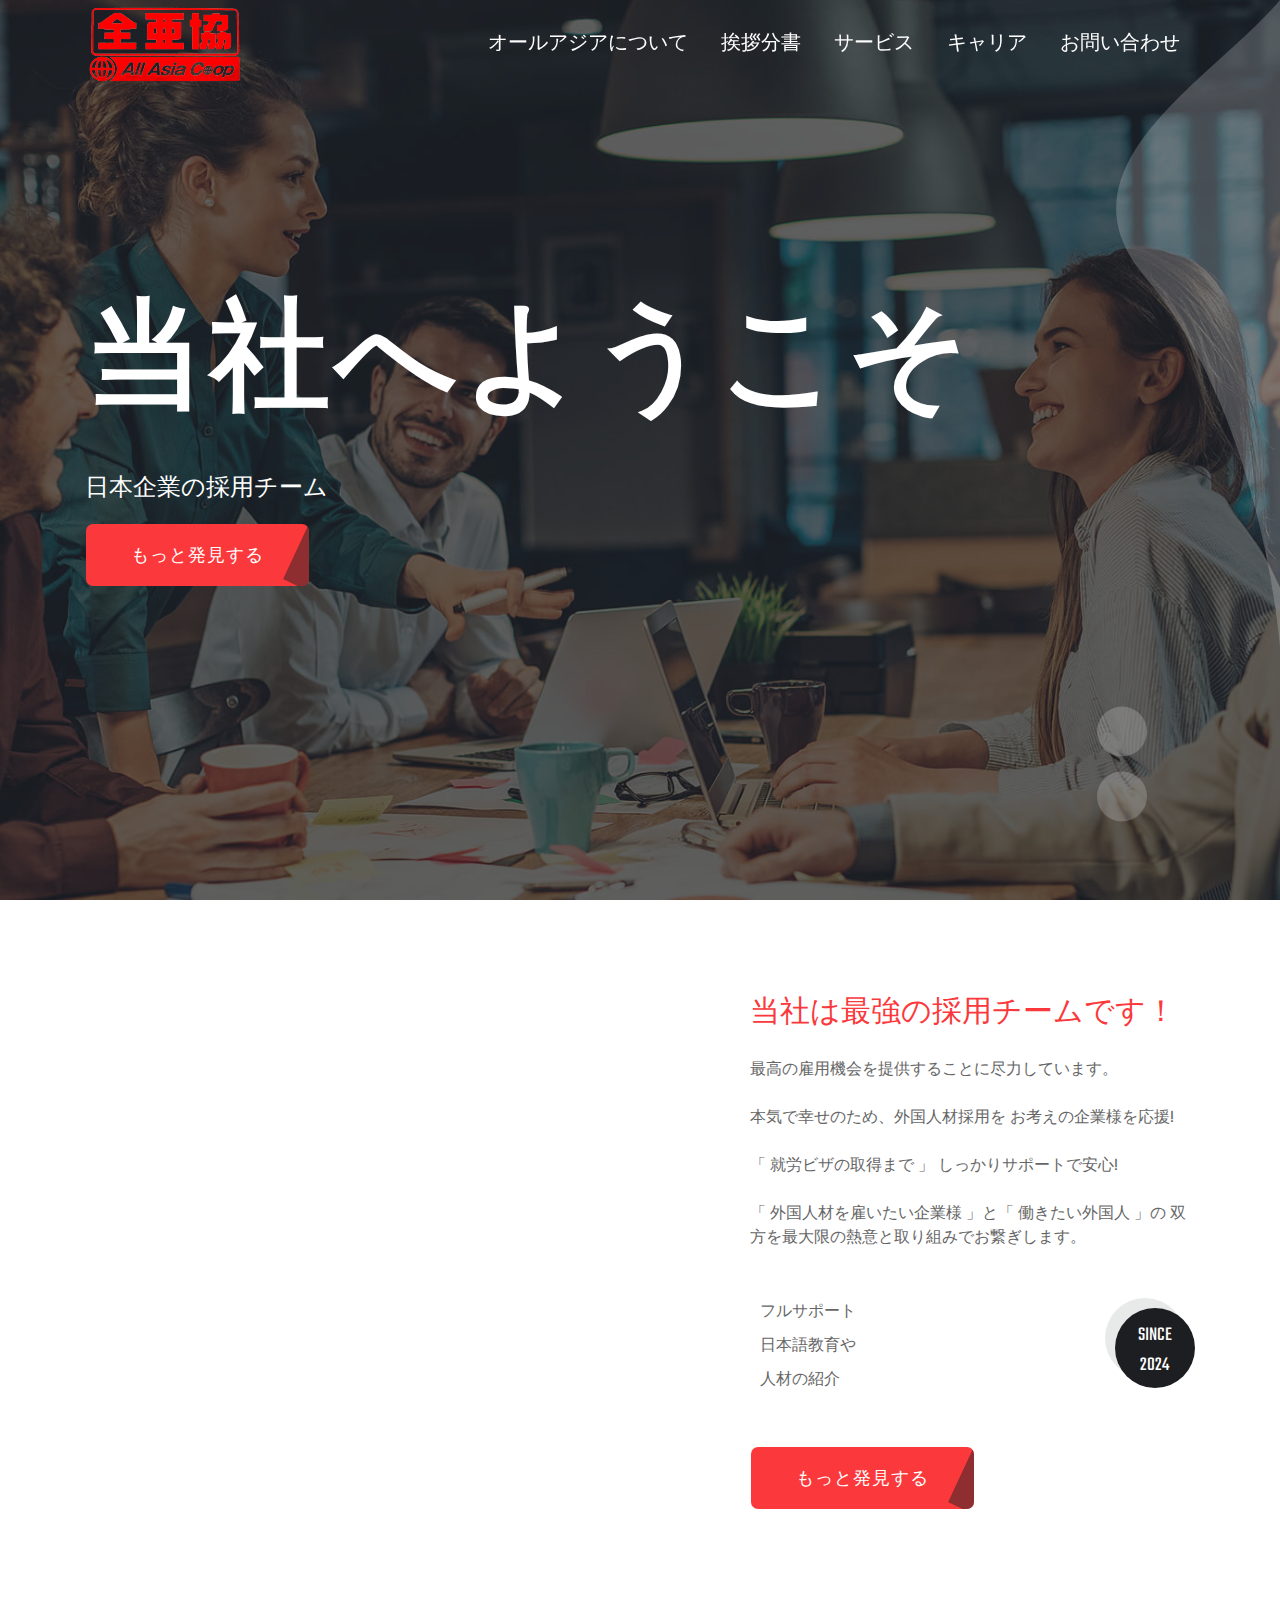
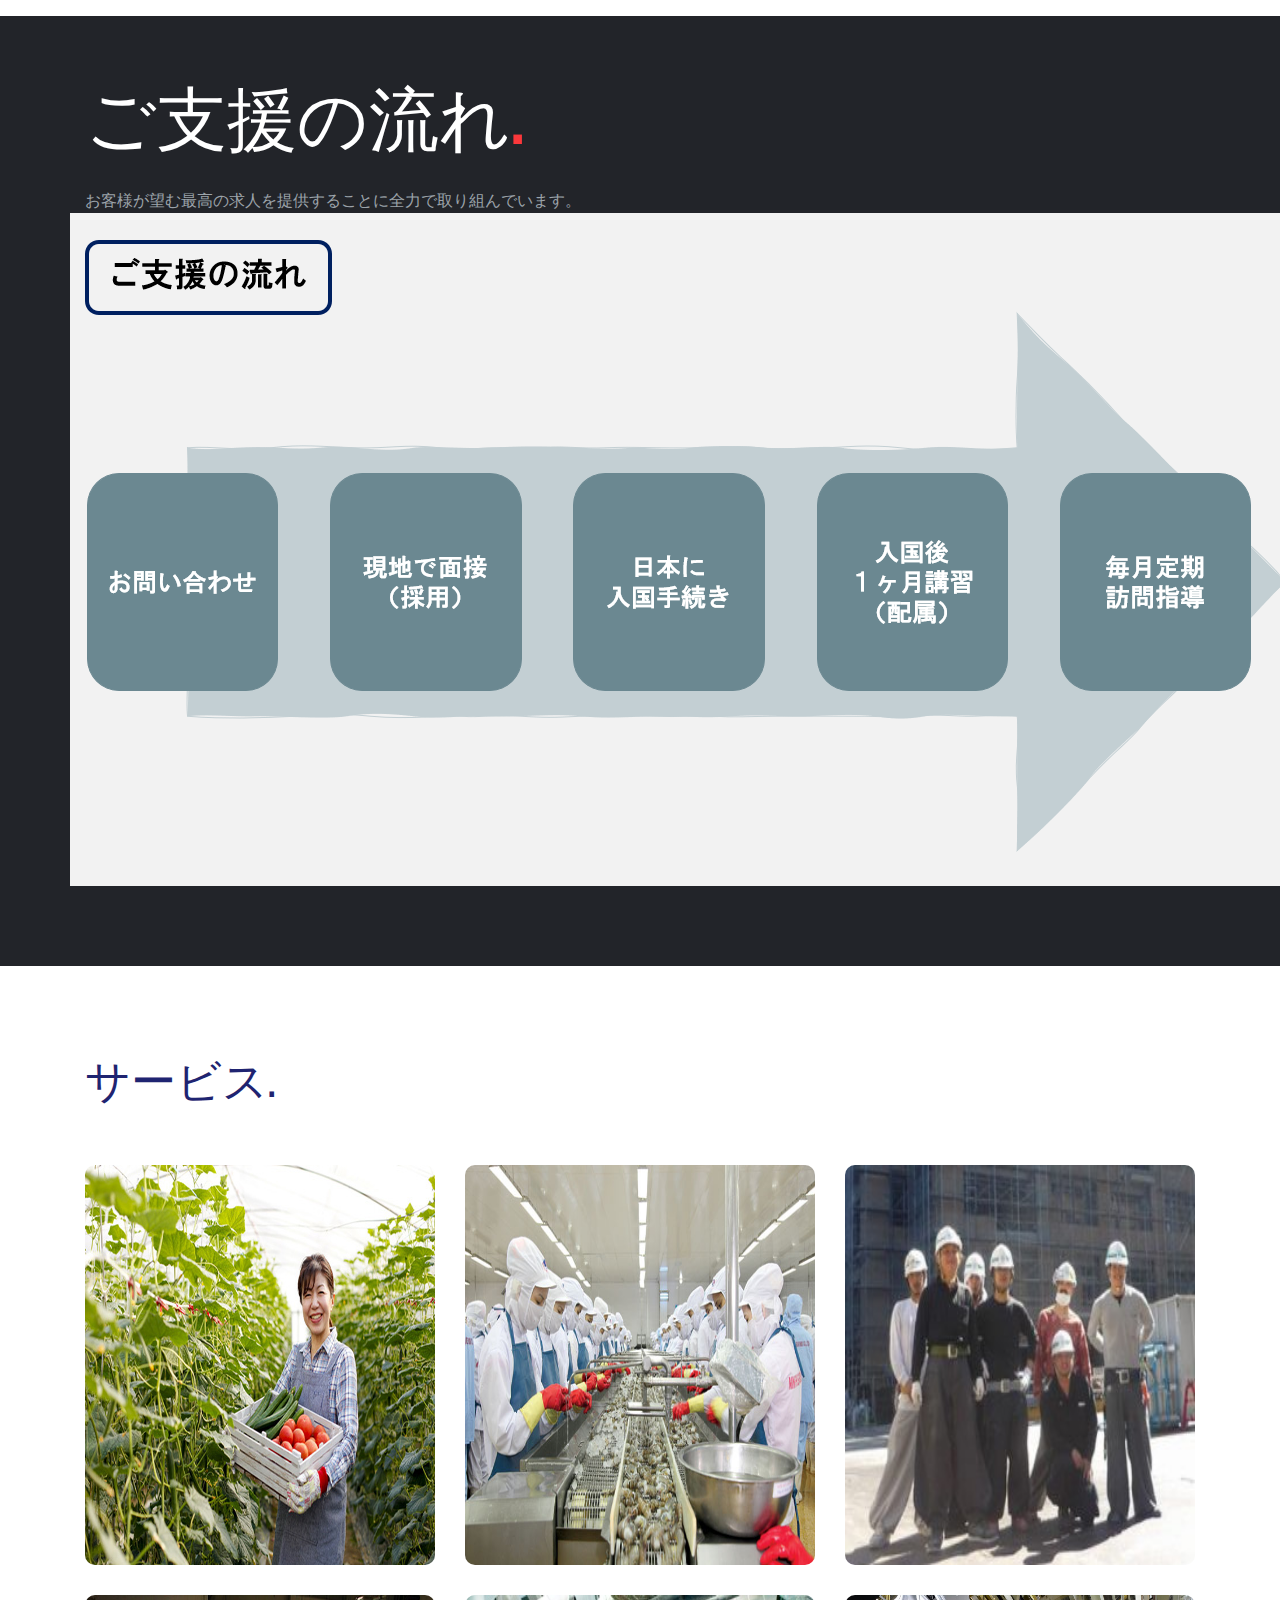
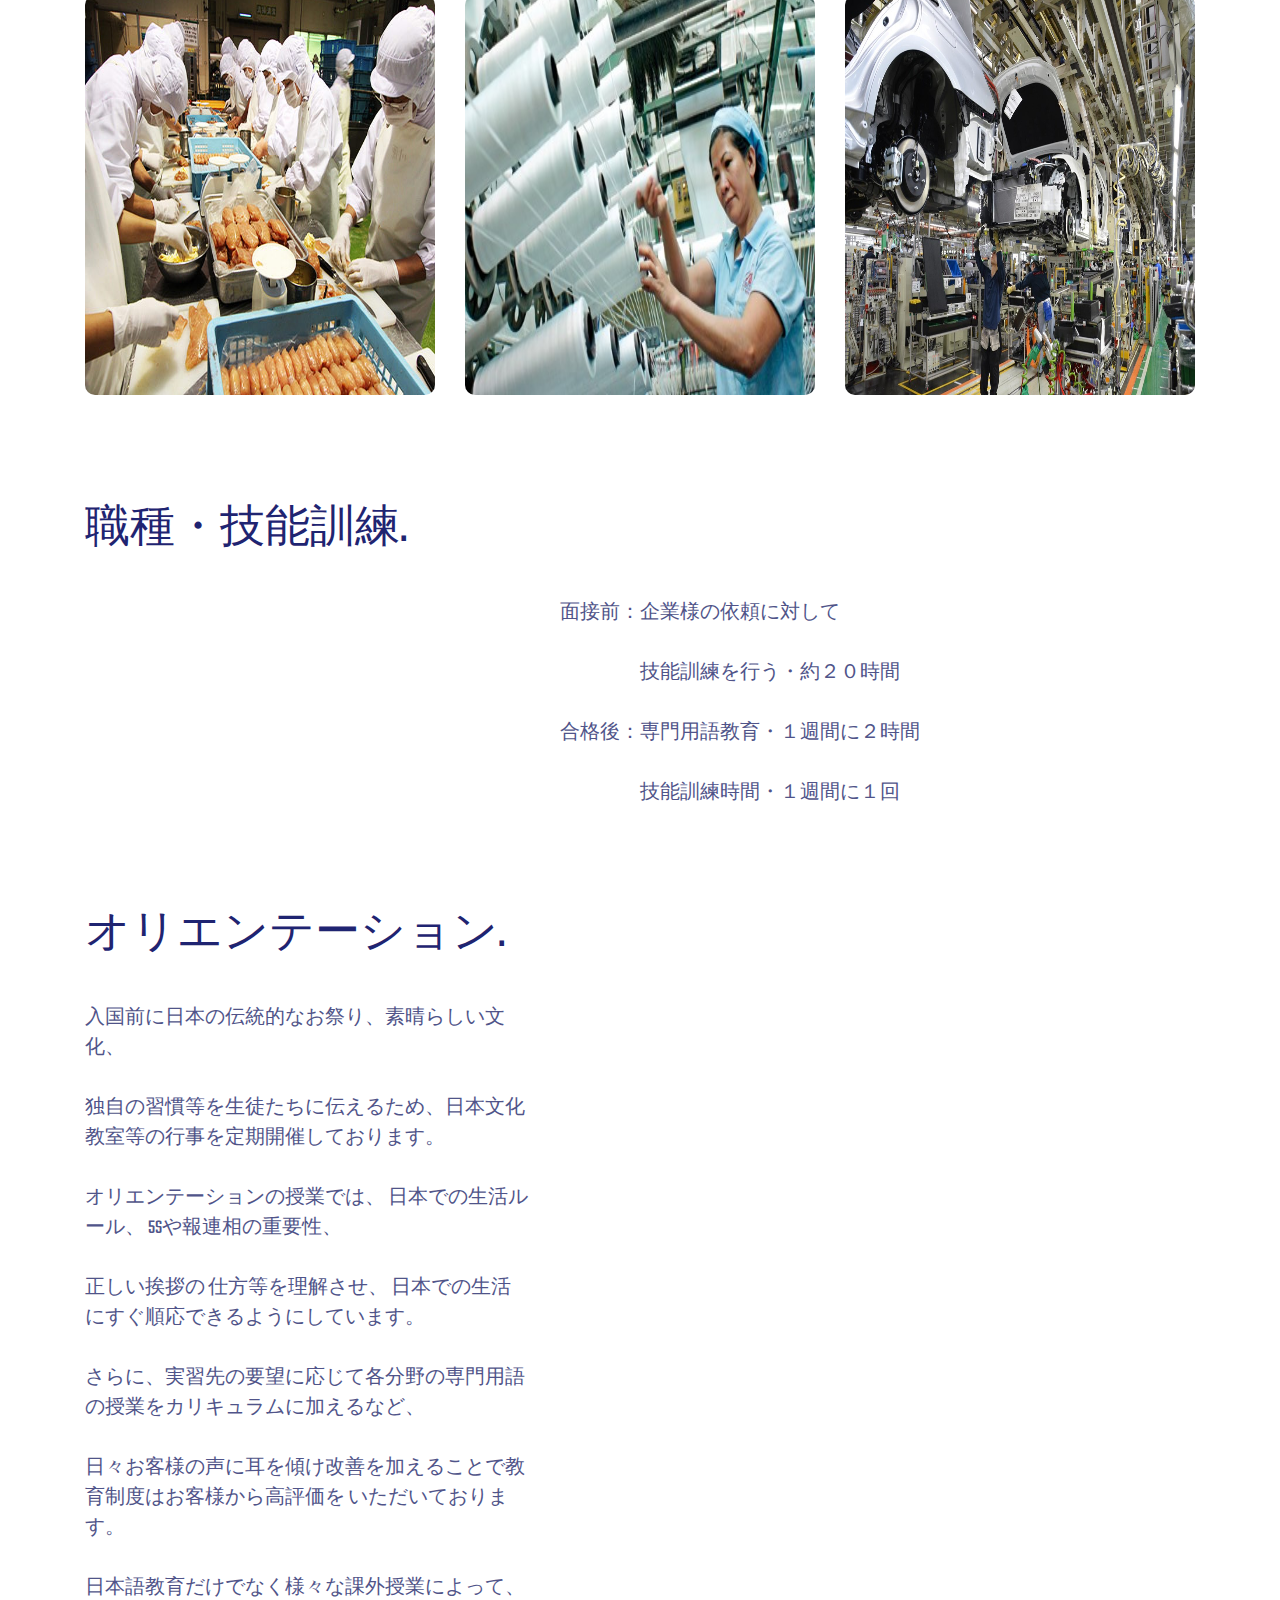
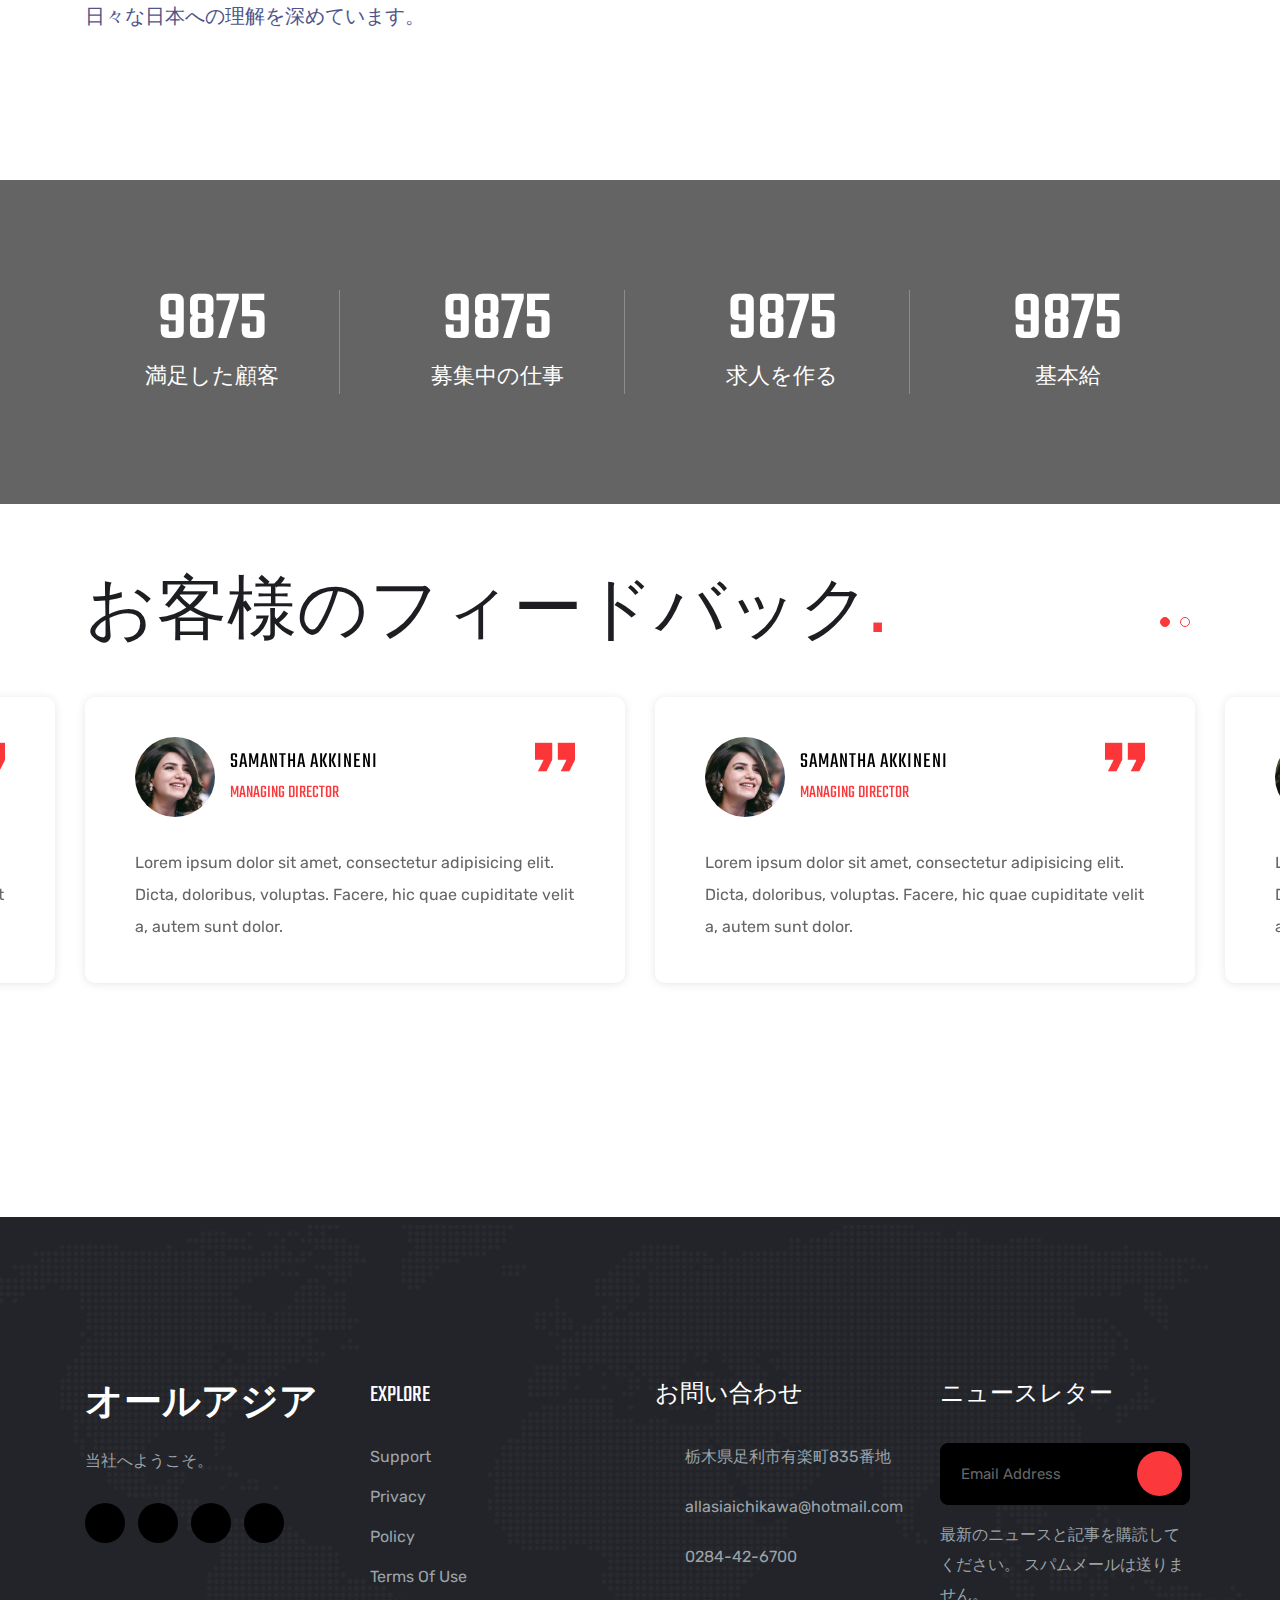
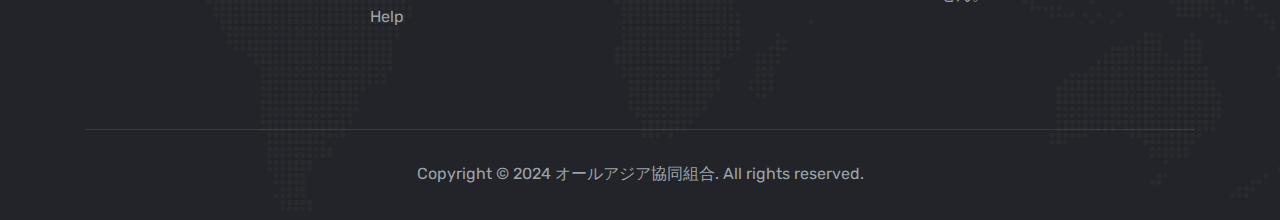
==== commit 433fbef6: "update" ====
--- a/index.html
+++ b/index.html
@@ -28,51 +28,20 @@
    <nav id="navigration" class="navbar fixed-top p-0">
       <div class="container">
          <!-- <a class="logo" href="#"><img src="img/logo.png" alt=""></a> -->
-         <a class="logo" href="#">オールアジア</a>
+         <a href="index.html" class="logo"><img src="./img/logo1.png" alt=""></a>
          <div class="sidenav">
             <div class="header">
                <a class="logo d-lg-none" href="#">オールアジア協同組合</a>
                <a href="#" class="d-lg-none" id="showsidenav"><img src="img/icon/letter-x.png" alt=""> </a>
             </div>
             <ul class="mb-0">
-               <li class="nav-item"><a class="nav-link" href="index.html">ホーム</a></li>
-               <li class="nav-item dropdown">
-                  <a class="nav-link" data-toggle="collapse" href="#menu1">ページ <i class="fal fa-angle-down"></i></a>
-                  <div id="menu1" class="dropdown-menus collapse">
-                     <a class="dropdown-item" href="about.html"><span>オールアジアについて</span></a>
-                     <a class="dropdown-item" href="#"><span>Faq</span></a>
-                     <a class="dropdown-item" href="#"><span>Pricing</span></a>
-                     <a class="dropdown-item" href="#"><span>チーム</span></a>
-                     <a class="dropdown-item" href="#"><span>Coming Soon</span></a>
-                     <a class="dropdown-item" href="#"><span>Error 404</span></a>
-                     <a class="dropdown-item" href="#"><span>Site Down</span></a>
-                  </div>
-               </li>
-               <li class="nav-item dropdown">
-                  <a class="nav-link" data-toggle="collapse" href="#menu2">サービス <i class="fal fa-angle-down"></i></a>
-                  <div id="menu2" class="dropdown-menus collapse">
-                     <a class="dropdown-item" href="#"><span>サービス</span></a>
-                     <a class="dropdown-item" href="#"><span>サービス詳細</span></a>
-                  </div>
-               </li>
-               <li class="nav-item dropdown">
-                  <a class="nav-link" data-toggle="collapse" href="#menu3">ブログ <i class="fal fa-angle-down"></i></a>
-                  <div id="menu3" class="dropdown-menus collapse">
-                     <a class="dropdown-item" href="#"><span>ブログ</span></a>
-                     <div class="dropdown-2">
-                        <a class="dropdown-item" data-toggle="collapse" href="#menu4"><span>ブログの詳細</span> <i class="fal fa-angle-right"></i></a>
-                        <div id="menu4" class="dropdown-menus-2 collapse">
-                           <a class="dropdown-item" href="#"><span>ブログの詳細 1</span></a>
-                           <a class="dropdown-item" href="#"><span>ブログの詳細 2</span></a>
-                           <a class="dropdown-item" href="#"><span>ブログの詳細 3</span></a>
-                        </div>
-                     </div>
-                  </div>
-               </li>
+               <li class="nav-item"><a class="nav-link" href="about.html"><span>オールアジアについて</span></a></li>
+               <li class="nav-item"><a class="nav-link" href="greeting.html"><span>挨拶分書</span></a></li>
+               <li class="nav-item"><a class="nav-link" href="service.html"><span>サービス</span></a></li>
+               <li class="nav-item"><a class="nav-link" href="career.html">キャリア</a></li>
                <li class="nav-item"><a class="nav-link" href="contact.html">お問い合わせ</a></li>
             </ul>
          </div>
-         <button class="btn font-btn get-quote d-none d-md-block"><i class="fal fa-chevron-right"></i> <span>Get A Quote</span></button>
          <div id="hamburger" class="d-lg-none">
             <img src="img/icon/menu.png" class="img01" alt="">
          </div>
@@ -81,7 +50,7 @@
 
 
 
-   <!-- ======================================== HOME SECTION ======================================== -->
+   <!-- ======================================== ホーム SECTION ======================================== -->
    <section id="homeSection">
       <div class="owl-carousel">
          <div class="slider-box slider-box1">
@@ -93,7 +62,7 @@
                            <div class="txt-area">
                               <h1>当社へようこそ</h1>
                               <p>日本企業の採用チーム</p>
-                              <a href="#" class="btn layer-btn">もっと発見する</a>
+                              <a href="service.html" class="btn layer-btn">もっと発見する</a>
                            </div>
                         </div>
                      </div>
@@ -110,7 +79,7 @@
                            <div class="txt-area">
                               <p>私たちは人々を繋ぎます</p>
                               <p>明るい未来を創るお手伝いをさせていただきます</p>
-                              <a href="#" class="btn layer-btn">もっと発見する</a>
+                              <a href="service.html" class="btn layer-btn">もっと発見する</a>
                            </div>
                         </div>
                      </div>
@@ -136,10 +105,10 @@
             <div class="col-lg-5">
                <div class="txt-box">
                   <div class="sec-header">
-                     <h2>当社は最高の人材紹介会社です！</h2>
-                     <h4>お客様が望む最高の求人を提供することに全力で取り組んでいます。</h4>
-                     <p>本気で幸せのため、外国人材採用を お考えの企業様を応援!<br>
-                        「 就労ビザの取得まで 」 しっかりサポートで安心!<br>
+                     <h4>当社は最強の採用チームです！</h4>
+                     <p>最高の雇用機会を提供することに尽力しています。<br><br>
+                        本気で幸せのため、外国人材採用を お考えの企業様を応援!<br><br>
+                        「 就労ビザの取得まで 」 しっかりサポートで安心!<br><br>
                         「 外国人材を雇いたい企業様 」と「 働きたい外国人 」の
                         双方を最大限の熱意と取り組みでお繋ぎします。</p>
                   </div>
@@ -153,7 +122,7 @@
                         <span>SINCE <br>2024</span>
                      </div>
                   </div>
-                  <a href="#" class="btn layer-btn">もっと発見する</a>
+                  <a href="service.html" class="btn layer-btn">もっと発見する</a>
                </div>
             </div>
          </div>
@@ -168,15 +137,20 @@
          <div class="row">
             <div class="col-lg-6 mb-5 mb-lg-0">
                <div class="sec-header">
-                  <h2>完璧な仕事を見つける<span>.</span></h2>
-                  <p>お客様が望む最高の求人を提供することに全力で取り組んでいます。</p>
-               </div>
-            </div>
-            <div class="col-lg-3 col-md-6">
+                  <h2>ご支援の流れ<span>.</span></h2>
+                  <p>お客様が望む最高の求人を提供することに全力で取り組んでいます。<br></p>
+               </div>
+            </div>
+         </div>
+         <div class="row">
+            <img src="img/followup.png" alt="">
+            
+         </div>
+            <!-- <div class="col-lg-3 col-md-6">
                <div class="service-box wow slideInRight" data-wow-duration="1.5s">
                   <div class="txt-area">
                      <h3>01</h3>
-                     <h4>出入国 <br><br>サポート</h4>
+                     <h4>お問い合わせ</h4>
                   </div>
                   <div class="img-box">
                      <img src="img/icon/uiux.png" alt="" class="img01">
@@ -188,19 +162,21 @@
                <div class="service-box wow slideInRight" data-wow-duration="1.5s">
                   <div class="txt-area">
                      <h3>02</h3>
-                     <h4>住宅 <br><br>確保</h4>
+                     <h4>現地で面接<br><br>（採用）</h4>
                   </div>
                   <div class="img-box">
                      <img src="img/icon/app-development.png" alt="" class="img01">
                      <img src="img/icon/app-development02.png" alt="" class="img02">
                   </div>
                </div>
+            </div>
+            <div class="col-lg-3 col-md-6">
             </div>
             <div class="col-lg-3 col-md-6">
                <div class="service-box wow slideInRight" data-wow-duration="1.5s">
                   <div class="txt-area">
                      <h3>03</h3>
-                     <h4>日本語学習<br><br>支援</h4>
+                     <h4>日本に<br><br>入国手続き</h4>
                   </div>
                   <div class="img-box">
                      <img src="img/icon/content-writing.png" alt="" class="img01">
@@ -212,7 +188,7 @@
                <div class="service-box wow slideInRight" data-wow-duration="1.5s">
                   <div class="txt-area">
                      <h3>04</h3>
-                     <h4>行政手続き <br><br>支援</h4>
+                     <h4>入国後<br><br>１ヶ月講習</h4>
                   </div>
                   <div class="img-box">
                      <img src="img/icon/digital-marketing.png" alt="" class="img01">
@@ -224,7 +200,7 @@
                <div class="service-box wow slideInRight" data-wow-duration="1.5s">
                   <div class="txt-area">
                      <h3>05</h3>
-                     <h4>職業生活上 <br><br>支援</h4>
+                     <h4>毎月定期<br><br>訪問指導</h4>
                   </div>
                   <div class="img-box">
                      <img src="img/icon/graphic-design.png" alt="" class="img01">
@@ -232,24 +208,9 @@
                   </div>
                </div>
             </div>
-            <div class="col-lg-3 col-md-6">
-               <div class="service-box wow slideInRight" data-wow-duration="1.5s">
-                  <div class="txt-area">
-                     <h3>06</h3>
-                     <h4>日常生活上<br><br> 支援</h4>
-                  </div>
-                  <div class="img-box">
-                     <img src="img/icon/web-development.png" alt="" class="img01">
-                     <img src="img/icon/web-development02.png" alt="" class="img02">
-                  </div>
-               </div>
-            </div>
-         </div>
-      </div>
-   </section>
-
-
-
+         </div> -->
+      </div>
+   </section>
 
    <!-- ======================================== PORTFOLIO SECTION ======================================== -->
    <section id="portfolioSection">
@@ -257,16 +218,7 @@
          <div class="row">
             <div class="col-lg-6">
                <div class="sec-header">
-                  <h2>ジョブショーケース<span>.</span></h2>
-               </div>
-            </div>
-            <div class="col-lg-6">
-               <div class="indicator float-lg-right">
-                  <span class="mixer active" data-filter="all">ALL</span>
-                  <span class="mixer" data-filter=".web">IT</span>
-                  <span class="mixer" data-filter=".branding">エレクトロニクス</span>
-                  <span class="mixer" data-filter=".graphic">建設</span>
-                  <span class="mixer" data-filter=".photography">料理</span>
+                  <a href="service.html"><h3>サービス<span>.</span></h3></a>
                </div>
             </div>
          </div>
@@ -287,13 +239,21 @@
                               </div>
                               <div class="col-md-6">
                                  <div class="description">
-                                    <h4>CLOTHING WEBSITE</h4>
-                                    <p>Lorem ipsum dolor sit amet, consectetur adipisicing elit. Dicta, doloribus, voluptas. Facere, hic quae cupiditate velit a, autem sunt dolor.</p>
+                                    <h4>農業関係</h4>
+                                    <p>農業関係の仕事といえば何を思い浮かべますか？<br>
+                                       大半の方が「農家」と答えるのではないでしょうか。<br>
+                                       
+                                       たしかに、農家は農業関係の仕事の王道ですが、ほかにもさまざまな職業があるんです。
+                                       例えば、農家支援を行う農協職員や農業機械メーカーの社員などが当てはまります。<br>
+                                       
+                                       農業関係の仕事は、業績が安定しているのが特徴。
+                                       農業は食料を作る仕事なので、人間が食べることをやめない限り永遠に続きます。<br>
+                                       そのため、安定志向の求職者にピッタリの職業なんです。</p>
                                     <ul>
-                                       <li><i class="fal fa-file-alt"></i> Project : <span>Website</span></li>
-                                       <li><i class="fad fa-user-tie"></i> Client : <span>KhadiGhar</span></li>
-                                       <li><i class="fal fa-code"></i> Langages : <span>HTML, CSS, Javascript</span></li>
-                                       <li class="mb-0"><i class="fal fa-external-link"></i> Preview : <a href="#" target="_blank">www.khadighar.com</a></li>
+                                       <li><i class="fal fa-file-alt"></i>施設園芸</li>
+                                       <li><i class="fal fa-file-alt"></i>畑作・野菜</li>
+                                       <li><i class="fal fa-file-alt"></i>養豚</li>
+                                       <li><i class="fal fa-file-alt"></i>養鶏</li>
                                     </ul>
                                  </div>
                               </div>
@@ -301,8 +261,7 @@
                         </div>
                      </div>
                      <div class="hover-txt">
-                        <span class="category">WEB</span>
-                        <p>CLOTHING SITE</p>
+                        <p>農業関係</p>
                      </div>
                   </div>
                </div>
@@ -321,13 +280,14 @@
                               </div>
                               <div class="col-md-6">
                                  <div class="description">
-                                    <h4>CLOTHING WEBSITE</h4>
-                                    <p>Lorem ipsum dolor sit amet, consectetur adipisicing elit. Dicta, doloribus, voluptas. Facere, hic quae cupiditate velit a, autem sunt dolor.</p>
+                                    <h4>漁業関係</h4>
+                                    <p>一次産業の仕事はどうしても生産者に目が向きがちですが、彼らの仕事を全力でサポートする人たちの存在があるからこそ、漁師たちは仕事に専念できます。ここに紹介した仕事以外にも、市場を管理・運営する職員や、おいしい魚を提供する飲食店、仕事の効率化を図るシステムを開発するIT企業など、水産業を支えるたくさんの仕事があります。
+                                       水産業の担い手不足は漁師の現場だけでなく、これらすべての現場において深刻です。海や魚に興味がある人がいたら、広い視点で水産業を見つめ、自分に合った仕事を模索してみてください。</p>
                                     <ul>
-                                       <li><i class="fal fa-file-alt"></i> Project : <span>Website</span></li>
-                                       <li><i class="fad fa-user-tie"></i> Client : <span>KhadiGhar</span></li>
-                                       <li><i class="fal fa-code"></i> Langages : <span>HTML, CSS, Javascript</span></li>
-                                       <li class="mb-0"><i class="fal fa-external-link"></i> Preview : <a href="#" target="_blank">www.khadighar.com</a></li>
+                                       <li><i class="fal fa-file-alt"></i>定置網漁業</li>
+                                       <li><i class="fal fa-file-alt"></i>かに・えびかご漁業</li>
+                                       <li><i class="fal fa-file-alt"></i>まき網漁業</li>
+                                       <li><i class="fal fa-file-alt"></i>ほたてがい・まがき養殖</li>
                                     </ul>
                                  </div>
                               </div>
@@ -335,8 +295,7 @@
                         </div>
                      </div>
                      <div class="hover-txt">
-                        <span class="category">WEB</span>
-                        <p>CLOTHING SITE</p>
+                        <p>農業関係</p>
                      </div>
                   </div>
                </div>
@@ -355,13 +314,13 @@
                               </div>
                               <div class="col-md-6">
                                  <div class="description">
-                                    <h4>CLOTHING WEBSITE</h4>
-                                    <p>Lorem ipsum dolor sit amet, consectetur adipisicing elit. Dicta, doloribus, voluptas. Facere, hic quae cupiditate velit a, autem sunt dolor.</p>
+                                    <h4>建設関係</h4>
+                                    <p>建築関係の仕事は建物を建てるだけではなく、設計図をもとに模型を作る仕事やインテリアの配置を考えるなど、様々な種類の仕事があります。</p>
                                     <ul>
-                                       <li><i class="fal fa-file-alt"></i> Project : <span>Website</span></li>
-                                       <li><i class="fad fa-user-tie"></i> Client : <span>KhadiGhar</span></li>
-                                       <li><i class="fal fa-code"></i> Langages : <span>HTML, CSS, Javascript</span></li>
-                                       <li class="mb-0"><i class="fal fa-external-link"></i> Preview : <a href="#" target="_blank">www.khadighar.com</a></li>
+                                       <li><i class="fal fa-file-alt"></i>さく井</li>
+                                       <li><i class="fal fa-file-alt"></i>建築板金</li>
+                                       <li><i class="fal fa-file-alt"></i>冷凍空気調和機器施工</li>
+                                       <li><i class="fal fa-file-alt"></i>建具製作</li>
                                     </ul>
                                  </div>
                               </div>
@@ -369,8 +328,7 @@
                         </div>
                      </div>
                      <div class="hover-txt">
-                        <span class="category">WEB</span>
-                        <p>CLOTHING SITE</p>
+                        <p>建設関係</p>
                      </div>
                   </div>
                </div>
@@ -389,13 +347,13 @@
                               </div>
                               <div class="col-md-6">
                                  <div class="description">
-                                    <h4>CLOTHING WEBSITE</h4>
-                                    <p>Lorem ipsum dolor sit amet, consectetur adipisicing elit. Dicta, doloribus, voluptas. Facere, hic quae cupiditate velit a, autem sunt dolor.</p>
+                                    <h4>食品製造関係</h4>
+                                    <p>食品製造は難しい調理を任されることがほとんどなく、未経験でも安心して始められるお仕事です。ですが、初めてだと自分に合うか不安を感じる方や難しそうだと思う方もいます。</p>
                                     <ul>
-                                       <li><i class="fal fa-file-alt"></i> Project : <span>Website</span></li>
-                                       <li><i class="fad fa-user-tie"></i> Client : <span>KhadiGhar</span></li>
-                                       <li><i class="fal fa-code"></i> Langages : <span>HTML, CSS, Javascript</span></li>
-                                       <li class="mb-0"><i class="fal fa-external-link"></i> Preview : <a href="#" target="_blank">www.khadighar.com</a></li>
+                                       <li><i class="fal fa-file-alt"></i>缶詰巻締</li>
+                                       <li><i class="fal fa-file-alt"></i>食鳥処理加工業</li>
+                                       <li><i class="fal fa-file-alt"></i>食品製造業</li>
+                                       <li><i class="fal fa-file-alt"></i>食品製造業</li>
                                     </ul>
                                  </div>
                               </div>
@@ -403,8 +361,7 @@
                         </div>
                      </div>
                      <div class="hover-txt">
-                        <span class="category">WEB</span>
-                        <p>CLOTHING SITE</p>
+                        <p>食品製造関係</p>
                      </div>
                   </div>
                </div>
@@ -423,13 +380,14 @@
                               </div>
                               <div class="col-md-6">
                                  <div class="description">
-                                    <h4>CLOTHING WEBSITE</h4>
-                                    <p>Lorem ipsum dolor sit amet, consectetur adipisicing elit. Dicta, doloribus, voluptas. Facere, hic quae cupiditate velit a, autem sunt dolor.</p>
+                                    <h4>繊維・衣服関係</h4>
+                                    <p>近年ではアパレル向けに限らず高機能繊維を開発したり、ノウハウを活かして樹脂やフィルムなど（主に産業用繊維）の事業を展開するなど、その事業内容は多様化しています。ファッション・アパレル業界に限らず、
+                                       自動車業界など幅広い領域で活躍しているケースも多いです。</p>
                                     <ul>
-                                       <li><i class="fal fa-file-alt"></i> Project : <span>Website</span></li>
-                                       <li><i class="fad fa-user-tie"></i> Client : <span>KhadiGhar</span></li>
-                                       <li><i class="fal fa-code"></i> Langages : <span>HTML, CSS, Javascript</span></li>
-                                       <li class="mb-0"><i class="fal fa-external-link"></i> Preview : <a href="#" target="_blank">www.khadighar.com</a></li>
+                                       <li><i class="fal fa-file-alt"></i>紡績運転</li>
+                                       <li><i class="fal fa-file-alt"></i>織布運転</li>
+                                       <li><i class="fal fa-file-alt"></i>ニット製品製造</li>
+                                       <li><i class="fal fa-file-alt"></i>寝具製作</li>
                                     </ul>
                                  </div>
                               </div>
@@ -437,8 +395,7 @@
                         </div>
                      </div>
                      <div class="hover-txt">
-                        <span class="category">WEB</span>
-                        <p>CLOTHING SITE</p>
+                        <p>繊維・衣服関係</p>
                      </div>
                   </div>
                </div>
@@ -457,13 +414,13 @@
                               </div>
                               <div class="col-md-6">
                                  <div class="description">
-                                    <h4>CLOTHING WEBSITE</h4>
-                                    <p>Lorem ipsum dolor sit amet, consectetur adipisicing elit. Dicta, doloribus, voluptas. Facere, hic quae cupiditate velit a, autem sunt dolor.</p>
+                                    <h4>機械・金属関係</h4>
+                                    <p>金属加工は、日常生活に必要な製品をはじめとする、ものづくりには欠かせない仕事です。手を使う技術であるとともに、最近では機械加工のためのオペレーションといった業務も加わっています。</p>
                                     <ul>
-                                       <li><i class="fal fa-file-alt"></i> Project : <span>Website</span></li>
-                                       <li><i class="fad fa-user-tie"></i> Client : <span>KhadiGhar</span></li>
-                                       <li><i class="fal fa-code"></i> Langages : <span>HTML, CSS, Javascript</span></li>
-                                       <li class="mb-0"><i class="fal fa-external-link"></i> Preview : <a href="#" target="_blank">www.khadighar.com</a></li>
+                                       <li><i class="fal fa-file-alt"></i>鋳造</li>
+                                       <li><i class="fal fa-file-alt"></i>鍛造</li>
+                                       <li><i class="fal fa-file-alt"></i>ダイカスト</li>
+                                       <li><i class="fal fa-file-alt"></i>機械加工</li>
                                     </ul>
                                  </div>
                               </div>
@@ -471,139 +428,76 @@
                         </div>
                      </div>
                      <div class="hover-txt">
-                        <span class="category">WEB</span>
-                        <p>CLOTHING SITE</p>
-                     </div>
-                  </div>
-               </div>
-            </div>
-         </div>
-      </div>
-   </section>
-
-
-   <!-- ======================================== PRICING SECTION ======================================== -->
-   <section id="pricingSection">
-      <div class="container">
-         <div class="row">
-            <div class="col">
-               <div class="sec-header text-center">
-                  <h2>プランを選択してお願いします<span>.</span></h2>
-               </div>
-            </div>
-         </div>
-         <div class="row">
-            <div class="col-md-4">
-               <div class="pricing-box wow bounceInLeft" data-wow-duration="2s">
-                  <h4>プランA</h4>
-                  <h3>$49</h3>
-                  <ul>
-                     <li>日本語学習の支援</li>
-                     <li>職業生活上の支援</li>
-                     <li>日常生活上の支援</li>
-                  </ul>
-                  <a href="#" class="btn font-btn"><i class="fal fa-chevron-right" aria-hidden="true"></i> <span>もっと発見する</span></a>
-               </div>
-            </div>
-            <div class="col-md-4">
-               <div class="pricing-box wow bounceInLeft" data-wow-duration="2s">
-                  <h4>プランB</h4>
-                  <h3>$149</h3>
-                  <ul>
-                     <li>日本語学習の支援</li>
-                     <li>職業生活上の支援</li>
-                     <li>日常生活上の支援</li>
-                     <li>行政手続きの支援</li>
-                     <li>住宅の確保</li>
-                     <li>出入国のサポート</li>
-                  </ul>
-                  <a href="#" class="btn font-btn"><i class="fal fa-chevron-right" aria-hidden="true"></i> <span>もっと発見する</span></a>
-               </div>
-            </div>
-            <div class="col-md-4">
-               <div class="pricing-box wow bounceInLeft" data-wow-duration="2s">
-                  <h4>プランC</h4>
-                  <h3>$99</h3>
-                  <ul>
-                     <li>日本語学習の支援</li>
-                     <li>職業生活上の支援</li>
-                     <li>日常生活上の支援</li>
-                     <li>行政手続きの支援</li>
-                     <li>住宅の確保</li>
-                  </ul>
-                  <a href="#" class="btn font-btn"><i class="fal fa-chevron-right" aria-hidden="true"></i> <span>もっと発見する</span></a>
-               </div>
-            </div>
-         </div>
-      </div>
-   </section>
-
-
-
-   <section id="specialFeature">
-      <div class="container">
-         <div class="row">
-            <div class="col">
+                        <p>機械・金属関係</p>
+                     </div>
+                  </div>
+               </div>
+            </div>
+         </div>
+      </div>
+   </section>
+
+   <section id="featureSection">
+      <div class="container">
+         <div class="row">
+            <div class="col-lg-6">
                <div class="sec-header">
-                  <h2>プランを選択してお願いします<span>.</span></h2>
-               </div>
-            </div>
-         </div>
-         <div class="row">
-            <div class="col">
-               <div class="owl-carousel">
-                  <div class="service-box">
-                     <div class="img-box">
-                        <img src="img/service01.jpg" alt="">
-                     </div>
-                     <div class="txt-box">
-                        <h4>当社の最高のサービス</h4>
-                        <p>Lorem ipsum dolor sit amet, consectetur adipisicing elit. Cupiditate maxime hic.</p>
-                        <a href="service.html" class="btn font-btn"><i class="fal fa-chevron-right" aria-hidden="true"></i></a>
-                     </div>
-                  </div>
-                  <div class="service-box">
-                     <div class="img-box">
-                        <img src="img/service02.jpg" alt="">
-                     </div>
-                     <div class="txt-box">
-                        <h4>当社の最高のサービス</h4>
-                        <p>Lorem ipsum dolor sit amet, consectetur adipisicing elit. Cupiditate maxime hic.</p>
-                        <a href="service.html" class="btn font-btn"><i class="fal fa-chevron-right" aria-hidden="true"></i></a>
-                     </div>
-                  </div>
-                  <div class="service-box">
-                     <div class="img-box">
-                        <img src="img/service03.jpg" alt="">
-                     </div>
-                     <div class="txt-box">
-                        <h4>当社の最高のサービス</h4>
-                        <p>Lorem ipsum dolor sit amet, consectetur adipisicing elit. Cupiditate maxime hic.</p>
-                        <a href="service.html" class="btn font-btn"><i class="fal fa-chevron-right" aria-hidden="true"></i></a>
-                     </div>
-                  </div>
-                  <div class="service-box">
-                     <div class="img-box">
-                        <img src="img/service02.jpg" alt="">
-                     </div>
-                     <div class="txt-box">
-                        <h4>当社の最高のサービス</h4>
-                        <p>Lorem ipsum dolor sit amet, consectetur adipisicing elit. Cupiditate maxime hic.</p>
-                        <a href="service.html" class="btn font-btn"><i class="fal fa-chevron-right" aria-hidden="true"></i></a>
-                     </div>
-                  </div>
-               </div>
-            </div>
-         </div>
-      </div>
-   </section>
-
-
-
-
-
-
-
+                  <a href="service.html"><h3>職種・技能訓練<span>.</span><br><br></h3></a>
+               </div>
+            </div>
+         </div>
+         <div class="row">
+            <div class="col-lg-5">
+               <div class="img-box">
+                  <img src="img/info3.png" class="img03 wow slideInLeft" data-wow-duration="1.5s"  alt="">
+               </div>
+            </div>
+            <div class="col-lg-5">
+               <div class="txt-box">
+                  <p>面接前：企業様の依頼に対して<br><br>
+                     　　　　技能訓練を行う・約２０時間<br><br>
+                     合格後：専門用語教育・１週間に２時間<br><br>
+                     　　　　技能訓練時間・１週間に１回<br><br><br><br>
+                  </p>
+               </div>
+            </div>
+            <div class="col-lg-5">
+            </div>
+         </div>
+      </div>
+      <div class="container">
+         <div class="row">
+            <div class="col-lg-6">
+               <div class="sec-header">
+                  <a href="service.html"><h3>オリエンテーション<span>.</span><br><br></h3></a>
+               </div>
+            </div>
+         </div>
+         <div class="row">
+            <div class="col-lg-5">
+               <div class="txt-box">
+                  <p>入国前に日本の伝統的なお祭り、素晴らしい文化、<br><br>
+                     独自の習慣等を生徒たちに伝えるため、日本文化教室等の行事を定期開催しております。<br><br>
+                     オリエンテーションの授業では、 日本での生活ルール、 5Sや報連相の重要性、 <br><br>
+                     正しい挨拶の 仕方等を理解させ、 日本での生活にすぐ順応できるようにしています。<br><br>
+                     さらに、実習先の要望に応じて各分野の専門用語の授業をカリキュラムに加えるなど、 <br><br>
+                     日々お客様の声に耳を傾け改善を加えることで教育制度はお客様から高評価を いただいております。<br><br>
+                     日本語教育だけでなく様々な課外授業によって、日々な日本への理解を深めています。<br><br>
+                     
+                  </p>
+               </div>
+            </div>
+            <div class="col-lg-5">
+               <div class="img-box">
+                  <img src="img/info7.png" class="img03 wow slideInRight" data-wow-duration="2s"  alt=""><br><br>
+                  <img src="img/info5.png" class="img03 wow slideInRight" data-wow-duration="2.5s"  alt="">
+
+               </div>
+            </div>
+         </div>
+      </div>
+   </section>
+   
    <!-- ======================================== WORK SECTION ======================================== -->
    <section id="workSection" class="text-center">
       <div class="overlay">
@@ -718,14 +612,14 @@
 
 
 
-   <!-- ======================================== CONTACT AREA 2 ======================================== -->
+   <!-- ======================================== お問い合わせ AREA 2 ======================================== -->
    <section id="contactArea">
       <div class="container">
          <div class="contact-box wow fadeInRightBi" data-wow-duration="1.5s">
             <div class="row">
                <div class="col-lg-9 mb-3 mb-lg-0">
                   <div class="sec-header">
-                     <h2>明るい未来を手に入れましょう<span>.</span></h2>
+                     <h3>明るい未来を手に入れましょう<span>.</span></h3>
                   </div>
                </div>
                <div class="col-lg-3">
@@ -746,8 +640,8 @@
          <div class="row">
             <div class="col-lg-3 col-md-6 mb-5 mb-lg-0">
                <div class="footer-box">
-                  <a href="#" class="logo">SOFTOWEB</a>
-                  <p class="about">Welcome to our web design agency. Lorem ipsum simply free text dolor sited amet cons cing elit.</p>
+                  <a href="#" class="logo">オールアジア</a>
+                  <p class="about">当社へようこそ。</p>
                   <div class="social-links">
                      <a href="#"><i class="fab fa-facebook"></i></a>
                      <a href="#"><i class="fab fa-twitter"></i></a>
@@ -770,13 +664,13 @@
             </div>
             <div class="col-lg-3 col-md-6 mb-5 mb-md-0">
                <div class="footer-box box3">
-                  <p class="title">CONTACT</p>
+                  <p class="title">お問い合わせ</p>
                   <div class="icon-box">
                      <div class="icon">
                         <i class="fal fa-map-marker-alt"></i>
                      </div>
                      <div class="txt">
-                        <span>66 Broklyn Street, New York. USA</span>
+                        <span>栃木県足利市有楽町835番地</span>
                      </div>
                   </div>
                   <div class="icon-box">
@@ -784,7 +678,7 @@
                         <i class="fal fa-envelope"></i>
                      </div>
                      <div class="txt">
-                        <span>allasia@gmail.com</span>
+                        <span>allasiaichikawa@hotmail.com</span>
                      </div>
                   </div>
                   <div class="icon-box mb-0">
@@ -792,28 +686,28 @@
                         <i class="fal fa-phone-alt"></i>
                      </div>
                      <div class="txt">
-                        <span>01934565397</span>
+                        <span>0284-42-6700</span>
                      </div>
                   </div>
                </div>
             </div>
             <div class="col-lg-3 col-md-6">
                <div class="footer-box box4">
-                  <p class="title">NEWSLETTER</p>
+                  <p class="title">ニュースレター</p>
                   <form>
                      <div class="form-group">
                         <input type="email" class="form-control" placeholder="Email Address">
                      </div>
                      <button type="submit" class="btn" name="button"><i class="fal fa-envelope"></i></button>
                   </form>
-                  <span>Sign up for our latest news & articles. We won’t give you spam mails.</span>
+                  <span>最新のニュースと記事を購読してください。 スパムメールは送りません。</span>
                </div>
             </div>
          </div>
          <div class="copy-right">
             <div class="row">
                <div class="col">
-                  <span>Copyright © 2021 オールアジア協同組合. All rights reserved.</span>
+                  <span>Copyright © 2024 オールアジア協同組合. All rights reserved.</span>
                </div>
             </div>
          </div>
--- a/css/custom.css
+++ b/css/custom.css
@@ -398,7 +398,7 @@
     position: relative; }
     #featureSection .img-box img {
       border-radius: 10px;
-      filter: grayscale(100%);
+      
       transition: .4s; }
     #featureSection .img-box .img01 {
       display: block;
@@ -418,8 +418,6 @@
     background: #fb383b;
     top: 0;
     left: 0;
-    height: 250px;
-    width: 15px;
     border-radius: 10px; }
   #featureSection .part2 {
     display: flex;
@@ -559,7 +557,7 @@
       overflow: hidden;
       border-radius: 10px; }
       #portfolioSection .portfolio-box .img-box img {
-        filter: grayscale(100%);
+        
         transition: .4s; }
       #portfolioSection .portfolio-box .img-box .img-fluid {
         width: -webkit-fill-available !important;
@@ -703,8 +701,8 @@
   #specialFeature .sec-header {
     margin-bottom: 50px; }
     #specialFeature .sec-header h2 {
-      color: #222429;
-      margin-bottom: 30px; }
+      color: red;
+      margin-top: 30px; }
       #specialFeature .sec-header h2 span {
         color: #fb383b; }
     #specialFeature .sec-header p {
@@ -719,9 +717,9 @@
       overflow: hidden;
       border-radius: 10px; }
       #specialFeature .service-box .img-box img {
-        width: 100%;
+        width: 316px;
+        height: 211px;
         border-radius: 10px;
-        filter: grayscale(100%);
         transition: .4s; }
     #specialFeature .service-box .txt-box {
       background: #222429;
@@ -814,7 +812,7 @@
     #featureDetails .img-box img {
       width: 100%;
       border-radius: 10px;
-      filter: grayscale(100%);
+      height: 400px;
       transition: .4s; }
   #featureDetails .img-box:hover img {
     filter: grayscale(0%); }
@@ -926,7 +924,7 @@
   background-size: cover;
   background-attachment: fixed;
   background-position: center;
-  filter: grayscale(100%); }
+   }
   #workSection .overlay {
     background: rgba(34, 34, 34, 0.7);
     padding: 80px 0; }
@@ -1043,16 +1041,17 @@
   .about-img img{
       width: 100%;
   }
-  .about-text{
-      padding-top: 20%;
-  }
   .about-text h2{
       color: black;
-      font-family: 'Poppins', sans-serif;
+      font-family: 'Rubik', sans-serif;
       font-size: 50px;
   }
+  .about-text h4{
+    color: red;
+    font-family: 'Rubik', sans-serif;
+}
   .about-text p{
-      font-family: 'Ubuntu', sans-serif;
+      font-family: 'Rubik', sans-serif;
       font-size: 18px;
       color: black;
   }
@@ -1376,4 +1375,7 @@
       width: 90%;
       margin-right: 0px; }
     #featureSection .col-lg-7 .img-box .img02 {
-      width: 90%; } }
+      width: 90%; } 
+    #featureSection .col-lg-7 .img-box .img03 {
+      width: 90%;
+      margin-left: 0px; } }
